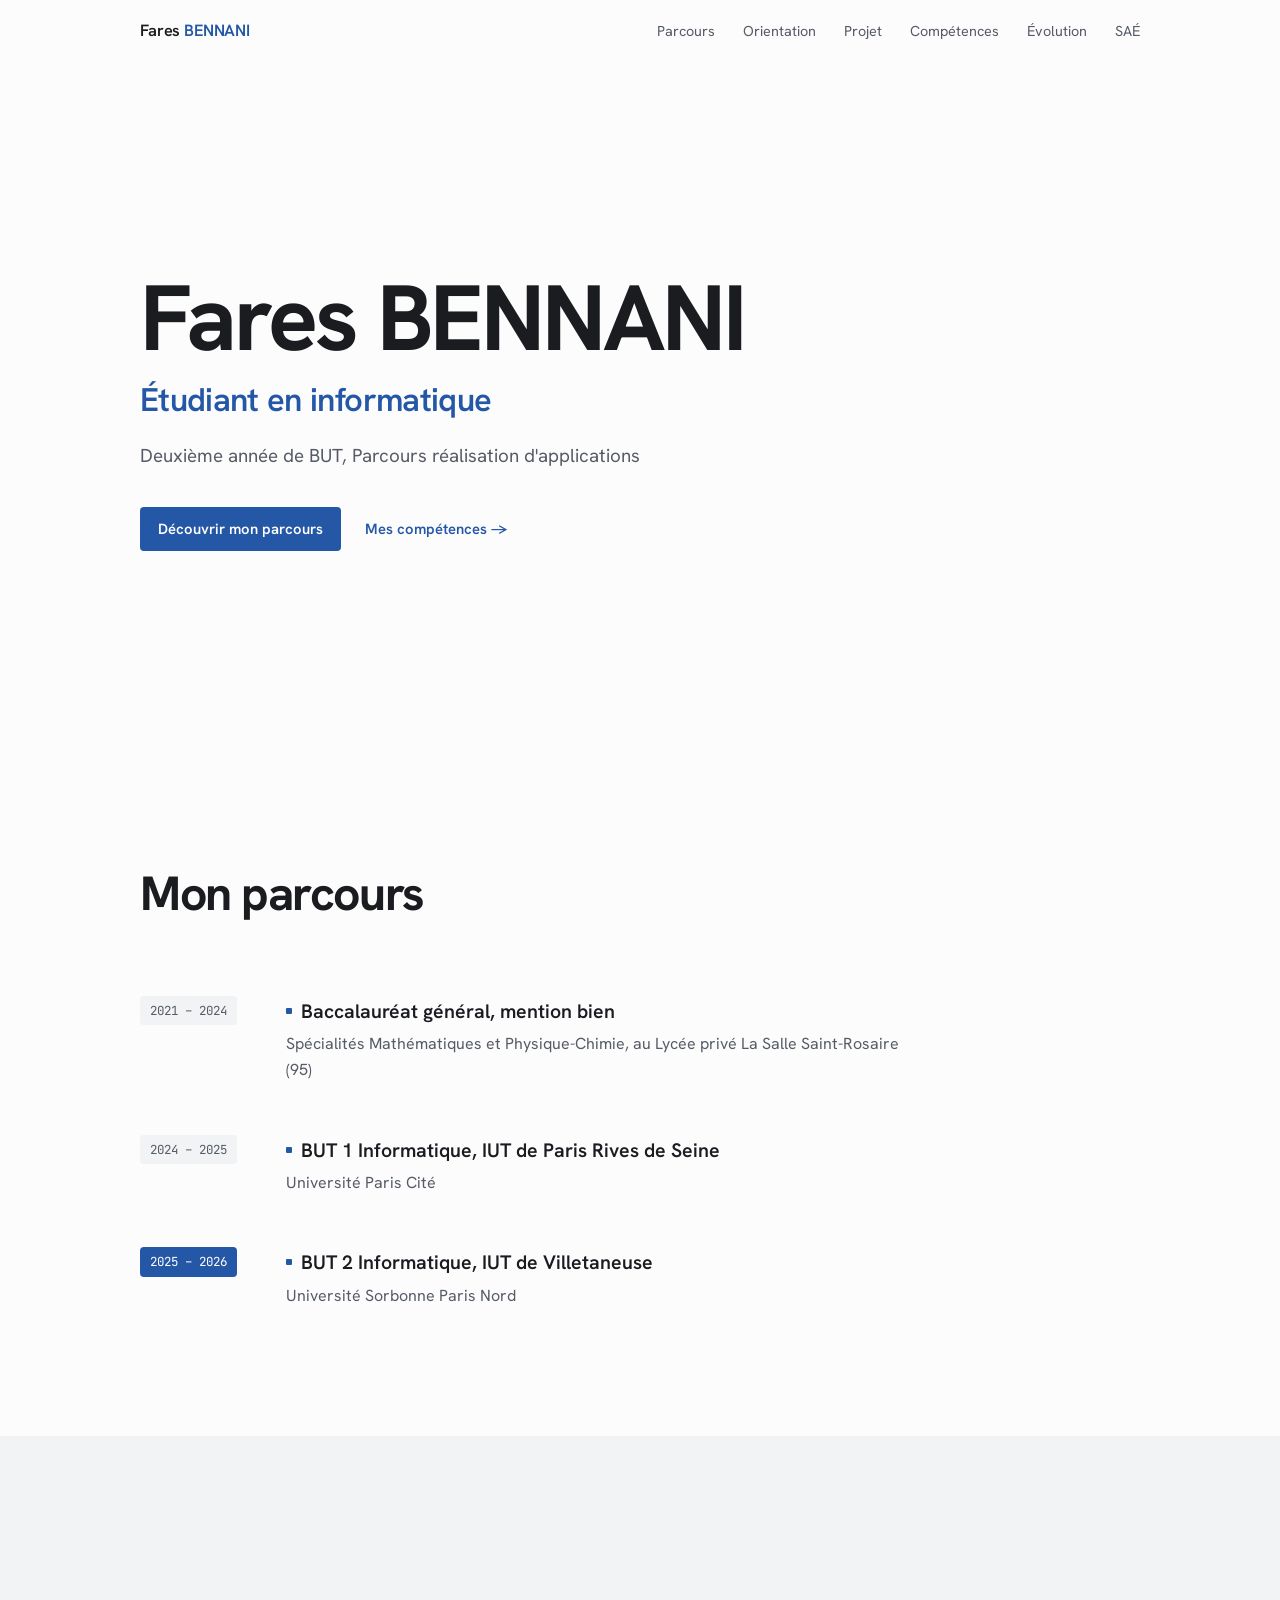
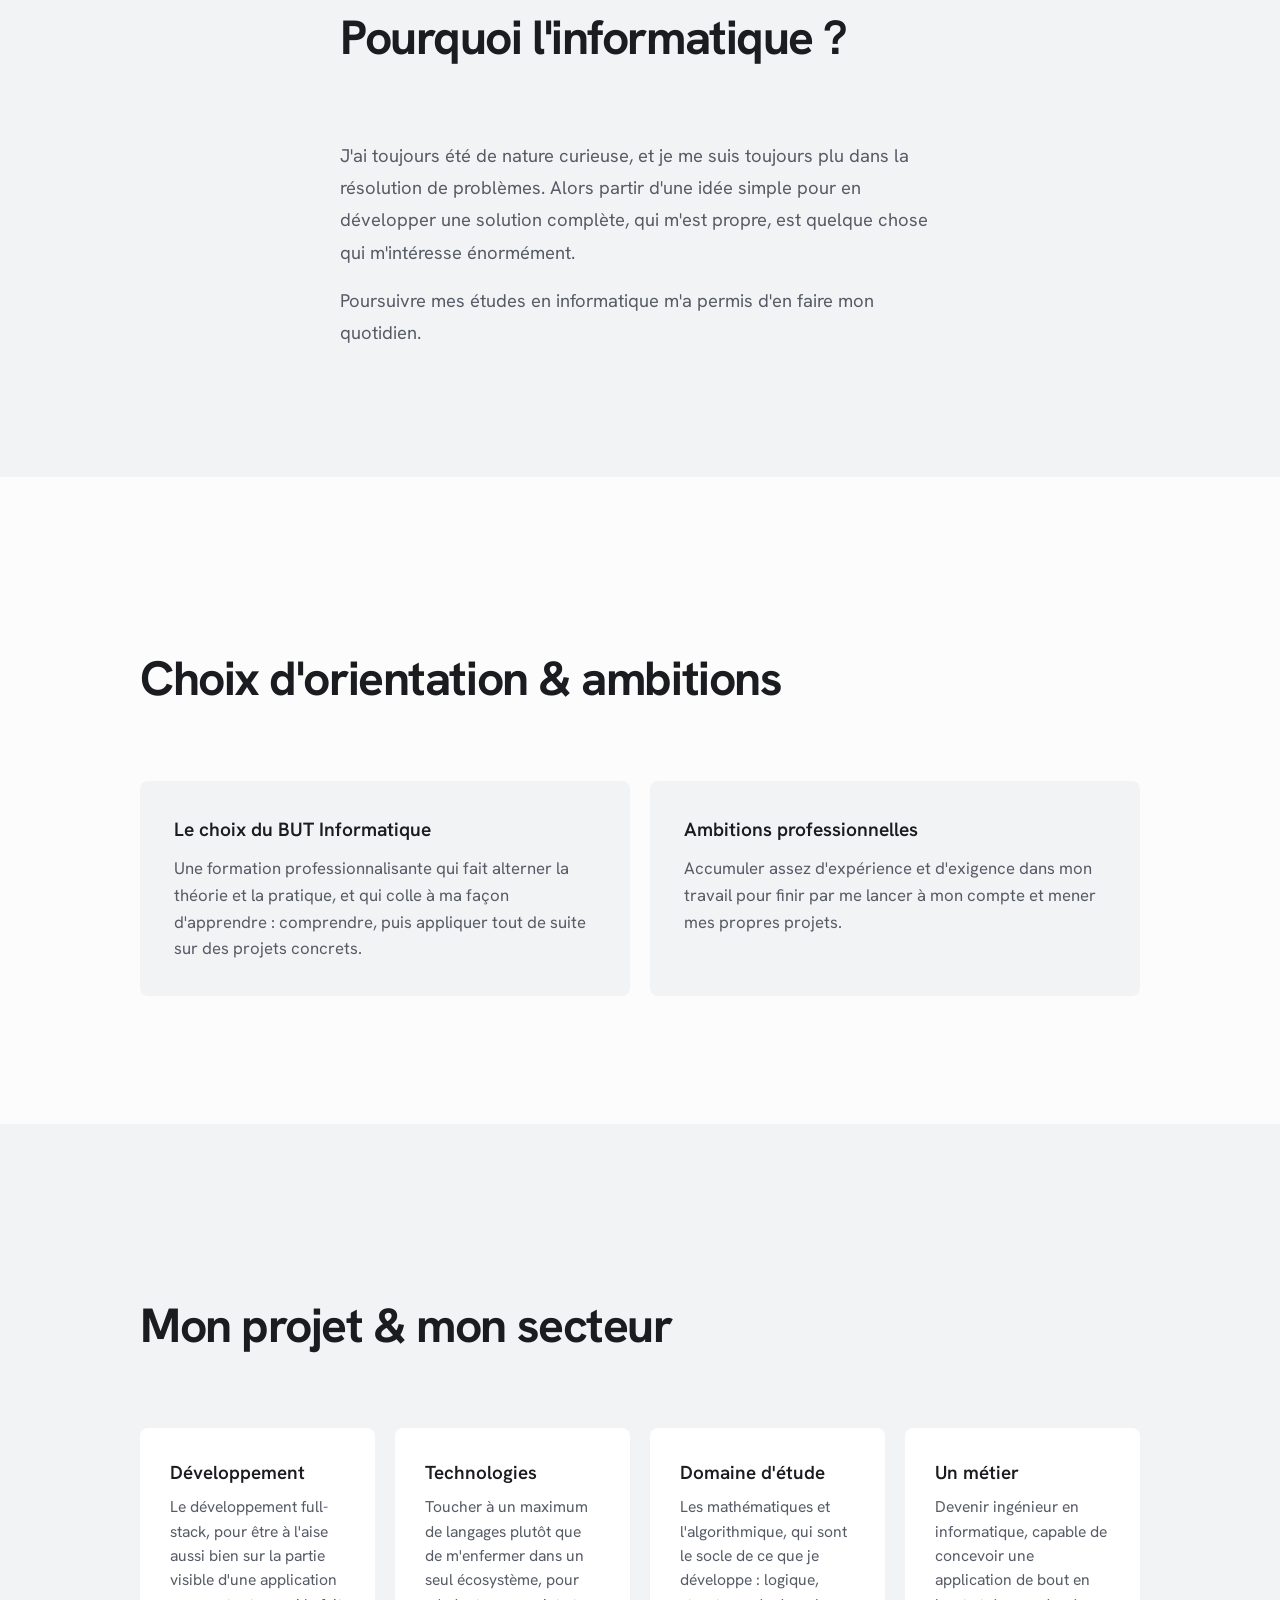
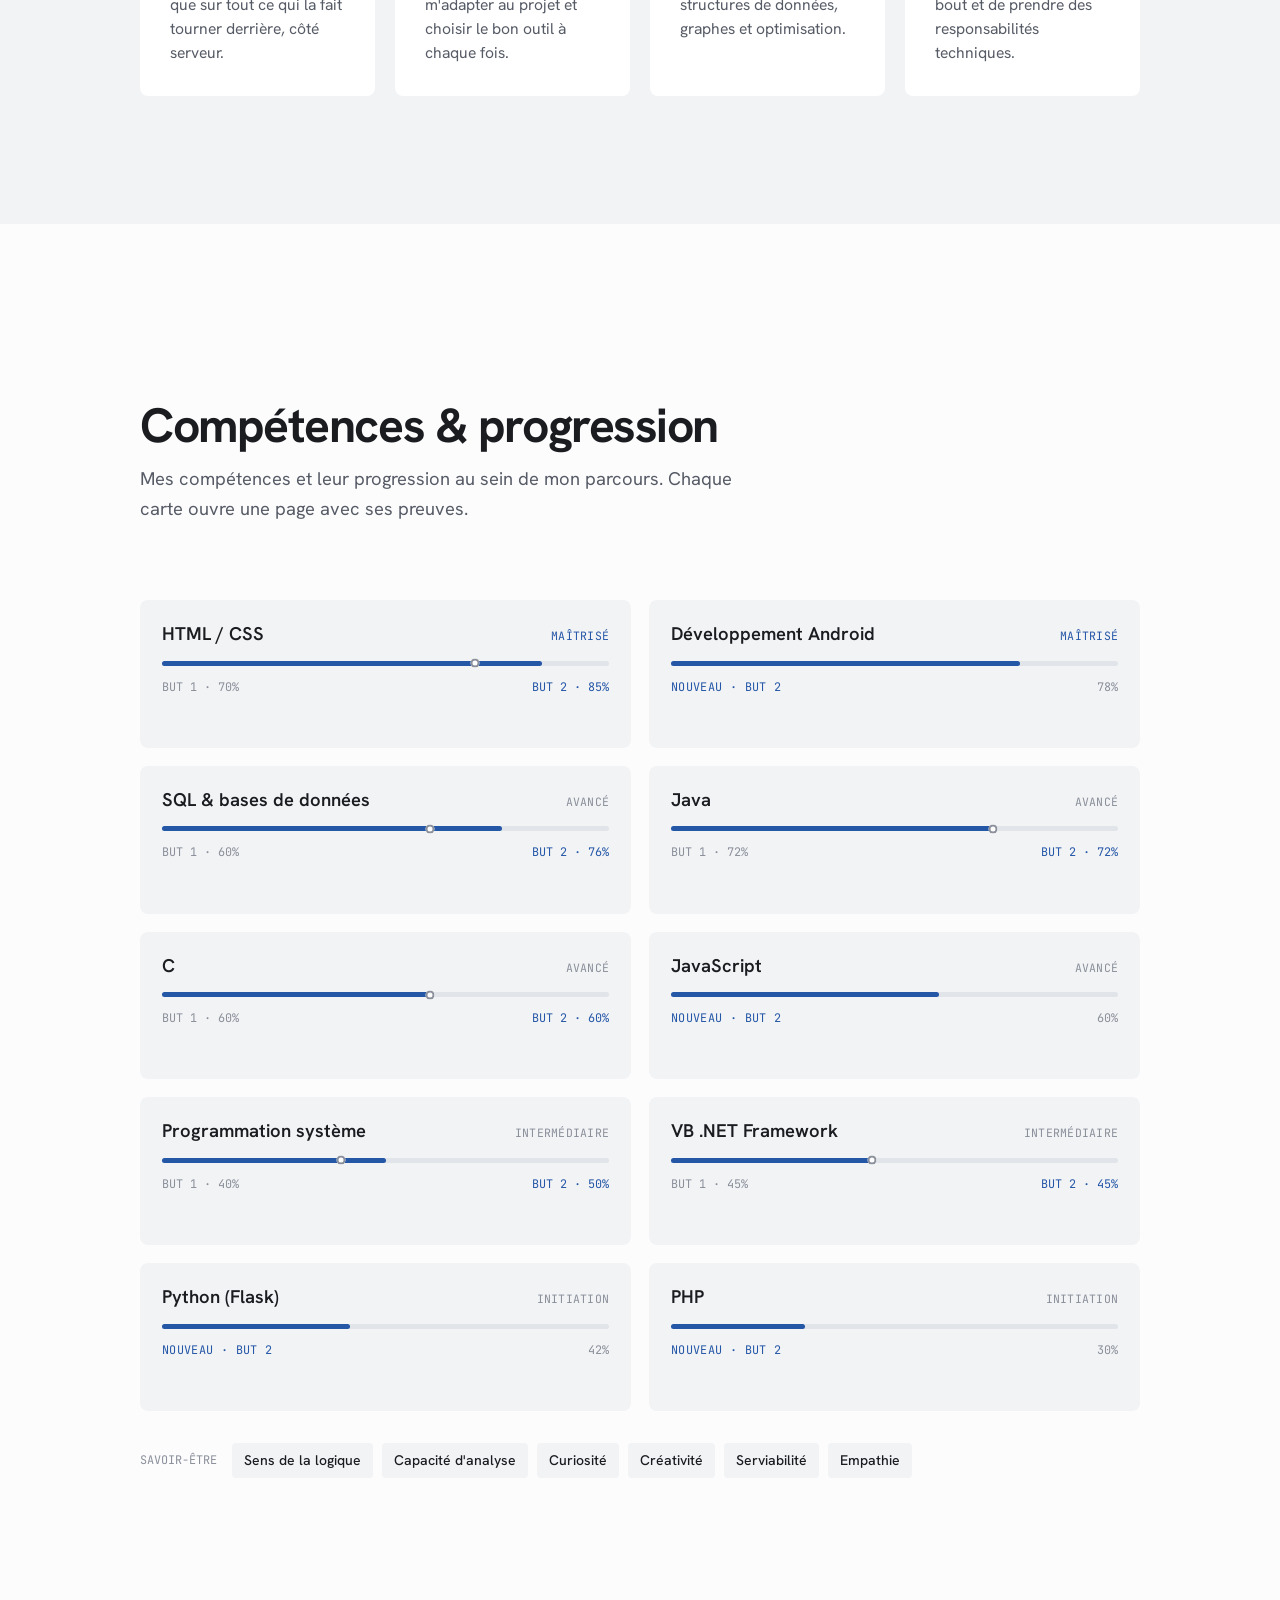
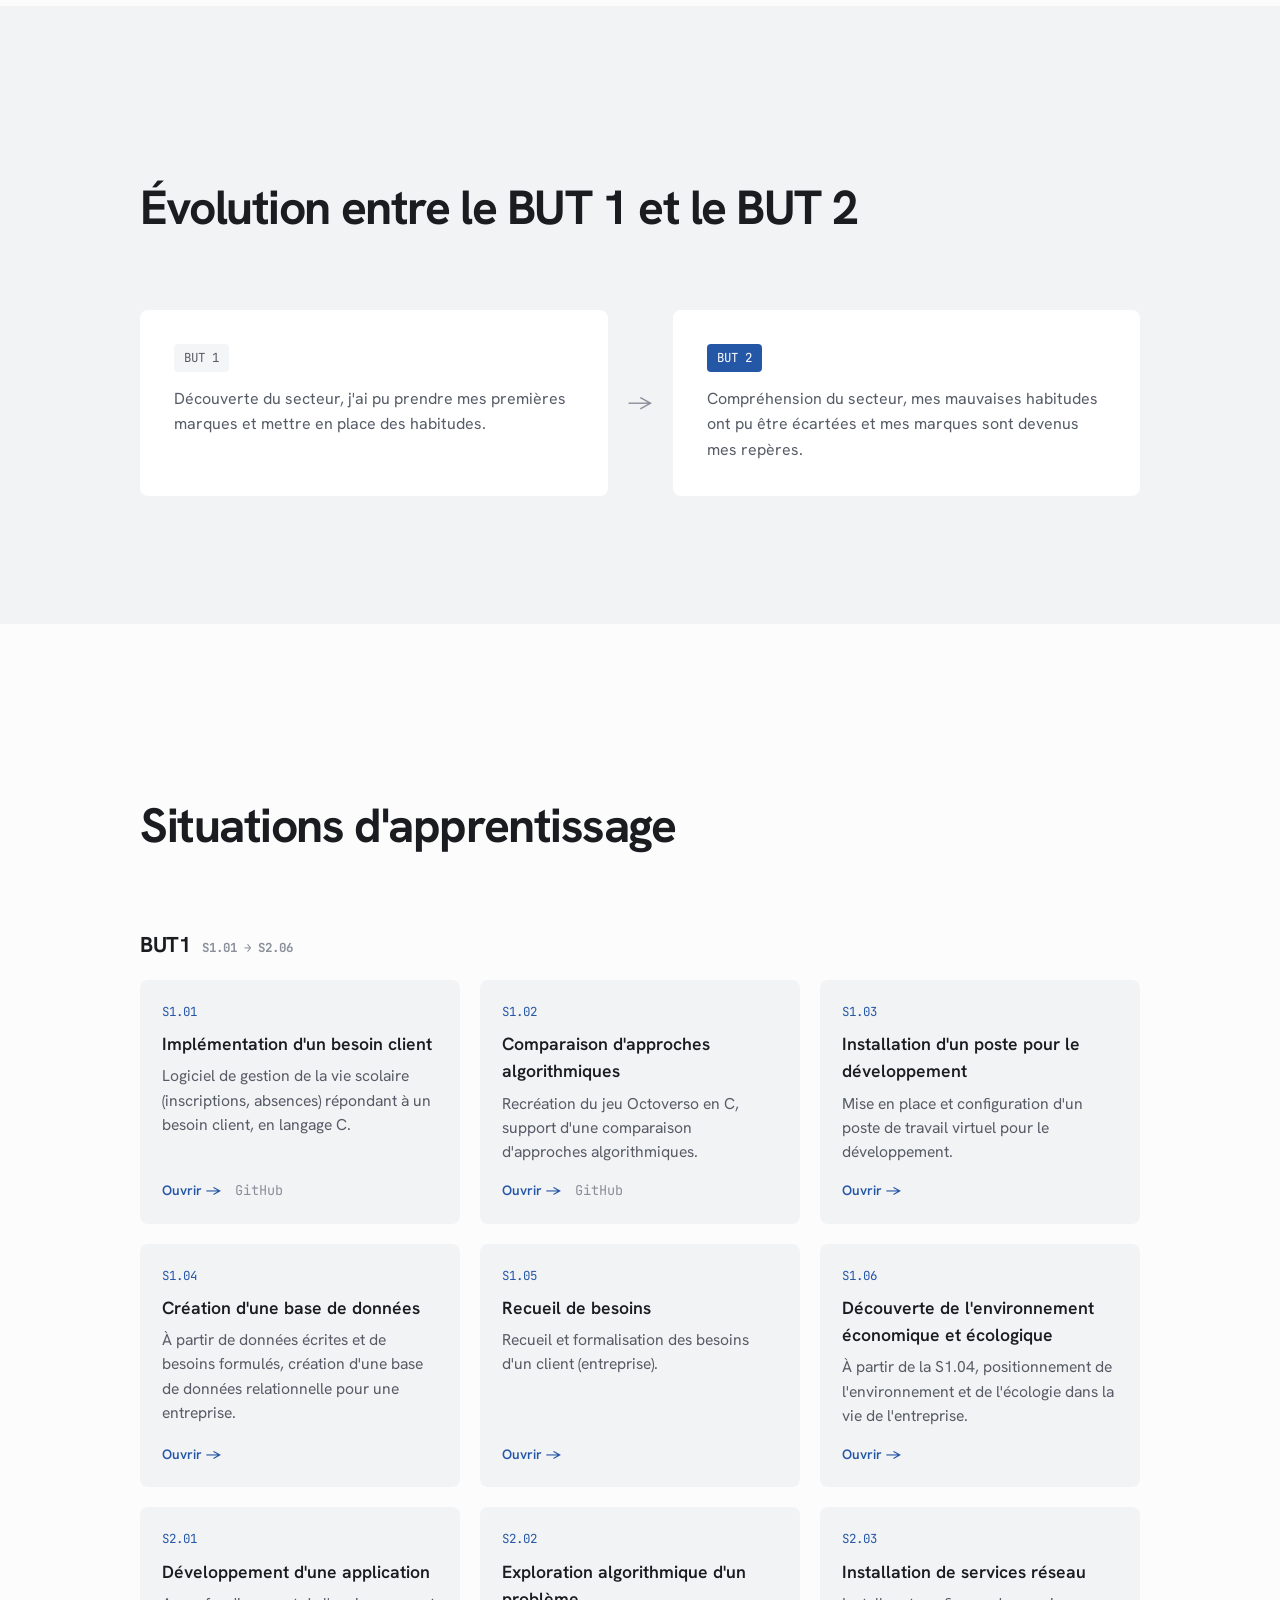
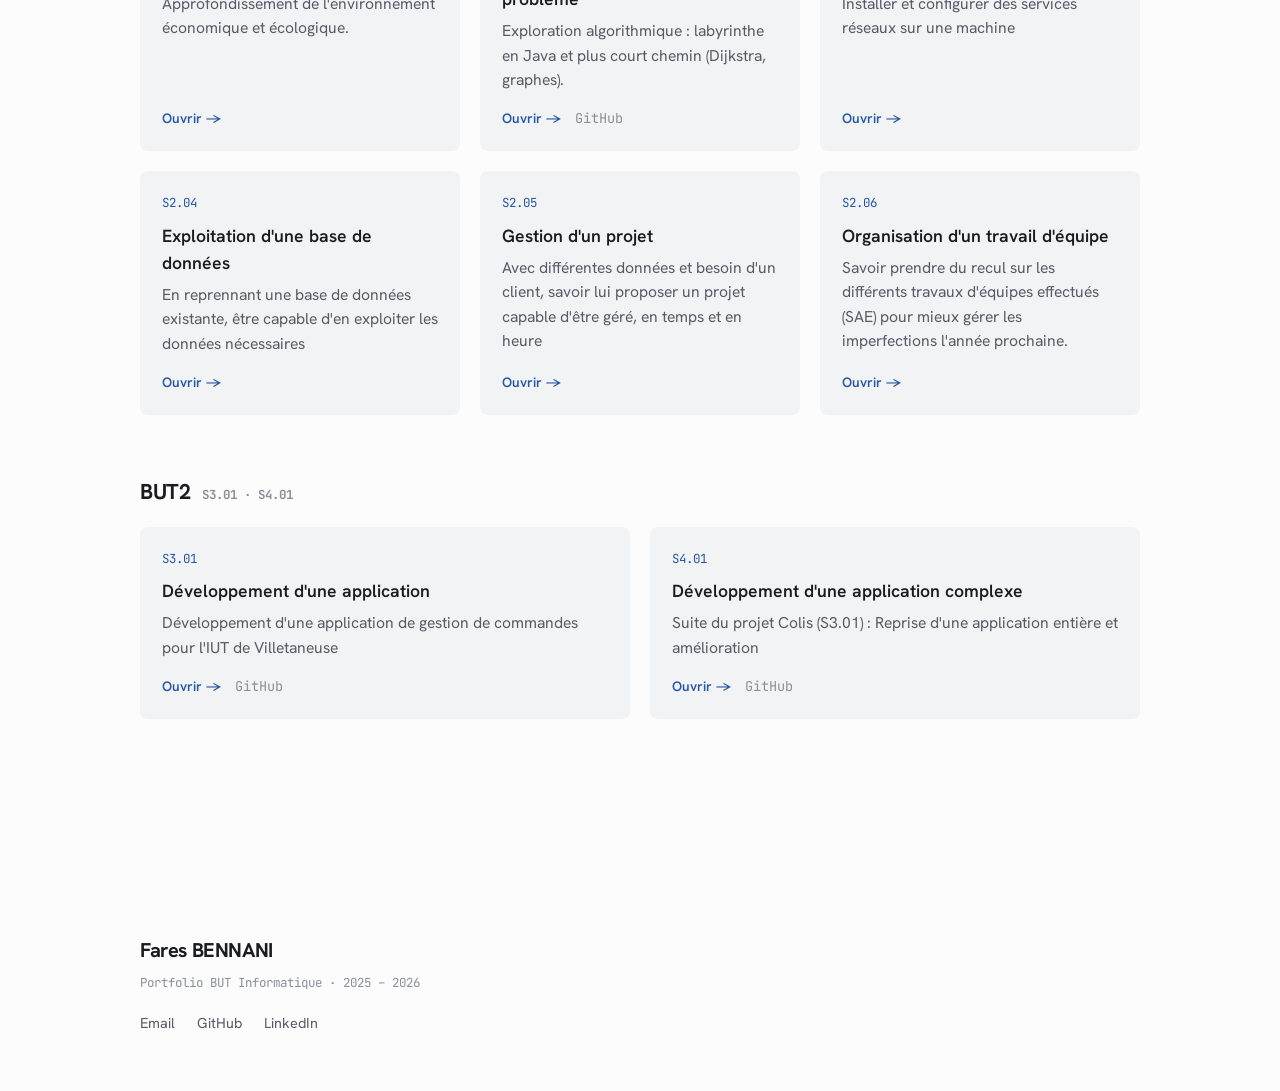
==== index.html @ 4e6d329b "gros chantier" ====
<!DOCTYPE html>
<html lang="fr">
<head>
  <meta charset="UTF-8" />
  <meta name="viewport" content="width=device-width, initial-scale=1.0" />
  <title>Fares BENNANI </title>
  <meta name="description" content="Portfolio de Fares BENNANI, étudiant en BUT Informatique : parcours, projets, compétences et SAÉ." />
  <link rel="preconnect" href="https://fonts.googleapis.com" />
  <link rel="preconnect" href="https://fonts.gstatic.com" crossorigin />
  <link href="https://fonts.googleapis.com/css2?family=Hanken+Grotesk:wght@400;500;600;700&family=JetBrains+Mono:wght@400;500&display=swap" rel="stylesheet" />
  <link rel="stylesheet" href="css/style.css" />
</head>
<body data-page="home">
  <header class="nav" id="navRoot"></header>
  <main id="main"></main>
  <footer class="footer" id="footerRoot"></footer>
  <script src="js/data.js"></script>
  <script src="js/app.js"></script>
</body>
</html>
---- css/style.css ----
/* ============================================================
   Portfolio — Fares BENNANI
   Thème clair, professionnel, minimaliste. Nuances de gris +
   un accent bleu sobre, rationné. Coins nets, interactions
   discrètes (aucun néon). Typo Hanken Grotesk + JetBrains Mono.
   Pas de filets : structure par bandes et contraste de surface.
   ============================================================ */

:root {
  /* Surfaces */
  --bg:        #fcfcfd;
  --bg-2:      #f2f3f5;   /* bande grise */
  --surface:   #f2f3f5;   /* cartes sur bande blanche */
  --surface-2: #e8eaed;   /* survol */

  /* Encre */
  --ink:      #1a1c20;
  --ink-soft: #565b66;
  --meta:     #8a8f9a;

  /* Accent (rationné) */
  --accent:       #2557a7;
  --accent-deep:  #1d4380;
  --accent-soft:  rgba(37, 87, 167, 0.10);
  --accent-faint: rgba(37, 87, 167, 0.06);

  /* Jauges */
  --track: #e1e4e9;

  /* Rayons — nets */
  --r-sm: 4px;
  --r-md: 6px;
  --r-lg: 8px;

  /* Rythme */
  --maxw:        1080px;
  --maxw-narrow: 680px;
  --gutter:      clamp(20px, 5vw, 40px);
  --pad-top:     clamp(104px, 14vw, 176px);
  --pad-bottom:  clamp(76px, 10vw, 140px);
  --gap-payload: clamp(44px, 6vw, 76px);

  /* Type */
  --font-display: 'Hanken Grotesk', -apple-system, BlinkMacSystemFont, 'Segoe UI', sans-serif;
  --font-text:    'Hanken Grotesk', -apple-system, BlinkMacSystemFont, 'Segoe UI', sans-serif;
  --font-mono:    'JetBrains Mono', ui-monospace, 'SF Mono', Menlo, monospace;

  --ease: cubic-bezier(0.4, 0, 0.2, 1);
}

* { margin: 0; padding: 0; box-sizing: border-box; }
html { scroll-behavior: smooth; }
body {
  font-family: var(--font-text);
  color: var(--ink);
  background: var(--bg);
  line-height: 1.55;
  -webkit-font-smoothing: antialiased;
  text-rendering: optimizeLegibility;
}
a { color: inherit; text-decoration: none; }
::selection { background: var(--accent-soft); }
:focus-visible { outline: 2px solid var(--accent); outline-offset: 3px; border-radius: var(--r-sm); }

/* ---------- Layout ---------- */
.container { width: 100%; max-width: var(--maxw); margin: 0 auto; padding: 0 var(--gutter); }
.container--narrow { max-width: var(--maxw-narrow); }
.section {
  padding: var(--pad-top) 0 var(--pad-bottom);
  background: var(--bg);
  --surface: #f2f3f5;
  --surface-2: #e8eaed;
}
.section--alt { background: var(--bg-2); --surface: #ffffff; --surface-2: #f4f5f7; }

/* ---------- Reveal ---------- */
.reveal { opacity: 0; transform: translateY(8px); transition: opacity .5s var(--ease), transform .5s var(--ease); }
.reveal.is-visible { opacity: 1; transform: none; }
@media (prefers-reduced-motion: reduce) {
  html { scroll-behavior: auto; }
  .reveal { opacity: 1; transform: none; transition: none; }
  * { transition-duration: .001ms !important; animation-duration: .001ms !important; }
}

/* ============ NAV ============ */
.nav {
  position: sticky; top: 0; z-index: 50;
  background: rgba(252, 252, 253, 0.82);
  backdrop-filter: saturate(160%) blur(16px);
  -webkit-backdrop-filter: saturate(160%) blur(16px);
}
.nav__inner {
  max-width: var(--maxw); margin: 0 auto; padding: 0 var(--gutter);
  height: 62px; display: flex; align-items: center; justify-content: space-between;
}
.nav__brand { font-family: var(--font-display); font-weight: 600; font-size: 1.02rem; letter-spacing: -0.01em; }
.nav__brand b { color: var(--accent); font-weight: 600; }
.nav__links { display: flex; gap: 28px; }
.nav__links a { position: relative; font-size: .9rem; color: var(--ink-soft); transition: color .2s var(--ease); }
.nav__links a::before {
  content: ""; position: absolute; left: -10px; top: 50%; width: 4px; height: 4px;
  border-radius: 1px; background: var(--accent); transform: translateY(-50%);
  opacity: 0; transition: opacity .18s var(--ease);
}
.nav__links a:hover { color: var(--ink); }
.nav__links a.is-active { color: var(--ink); }
.nav__links a.is-active::before { opacity: 1; }
.nav__toggle { display: none; flex-direction: column; gap: 5px; background: none; border: none; cursor: pointer; padding: 6px; }
.nav__toggle span { width: 22px; height: 1.5px; background: var(--ink); transition: transform .25s var(--ease), opacity .25s var(--ease); }
.nav__toggle.is-open span:nth-child(1) { transform: translateY(3.25px) rotate(45deg); }
.nav__toggle.is-open span:nth-child(2) { transform: translateY(-3.25px) rotate(-45deg); }

/* ============ HERO ============ */
.hero { padding: clamp(124px, 17vw, 210px) 0 clamp(84px, 11vw, 148px); }
.hero__eyebrow { font-family: var(--font-mono); font-size: .8rem; letter-spacing: .02em; color: var(--accent); margin-bottom: 22px; }
.hero__title { font-family: var(--font-display); font-weight: 700; font-size: clamp(3rem, 8vw, 5.8rem); line-height: 1; letter-spacing: -0.035em; }
.hero__accroche { font-family: var(--font-display); font-weight: 600; font-size: clamp(1.35rem, 3.4vw, 2.05rem); line-height: 1.15; letter-spacing: -0.02em; color: var(--accent); margin-top: 16px; }
.hero__lede { max-width: 56ch; margin-top: 22px; font-size: 1.175rem; line-height: 1.6; color: var(--ink-soft); }
.hero__actions { display: flex; gap: 12px; align-items: center; flex-wrap: wrap; margin-top: 36px; }

/* ============ BOUTONS (discrets, coins nets) ============ */
.btn { display: inline-flex; align-items: center; gap: 7px; padding: 11px 18px; border-radius: var(--r-sm); font-size: .925rem; font-weight: 600; transition: background .18s var(--ease), color .18s var(--ease); }
.btn--primary { background: var(--accent); color: #fff; }
.btn--primary:hover { background: var(--accent-deep); }
.btn--ghost { color: var(--accent); padding: 11px 12px; }
.btn--ghost:hover { background: var(--accent-soft); }

/* ============ EN-TÊTE DE SECTION ============ */
.section__head { margin-bottom: var(--gap-payload); }
.section__title { font-family: var(--font-display); font-weight: 700; font-size: clamp(1.9rem, 4.4vw, 3rem); line-height: 1.08; letter-spacing: -0.03em; }
.section__intro { max-width: 620px; margin-top: 14px; font-size: 1.15rem; line-height: 1.6; color: var(--ink-soft); }

/* Prose */
.prose { font-size: 1.15rem; line-height: 1.75; color: var(--ink-soft); }
.prose strong { color: var(--ink); font-weight: 600; }
.prose + .prose { margin-top: 16px; }

/* ============ GRILLES & CARTES ============ */
.grid { display: grid; grid-template-columns: repeat(auto-fit, minmax(260px, 1fr)); gap: clamp(14px, 2vw, 20px); }
.card { background: var(--surface); border-radius: var(--r-lg); padding: clamp(24px, 2.8vw, 34px); }
.card__title { font-family: var(--font-display); font-size: 1.2rem; font-weight: 600; margin-bottom: 10px; }
.card p { color: var(--ink-soft); font-size: 1.05rem; line-height: 1.6; }

/* Projet — axes */
.features { display: grid; grid-template-columns: repeat(auto-fit, minmax(220px, 1fr)); gap: clamp(14px, 2vw, 20px); }
.feature { background: var(--surface); border-radius: var(--r-lg); padding: clamp(22px, 2.4vw, 30px); }
.feature__title { font-family: var(--font-display); font-size: 1.18rem; font-weight: 600; margin-bottom: 8px; }
.feature p { color: var(--ink-soft); font-size: .98rem; line-height: 1.55; }

/* ============ TIMELINE ============ */
.timeline { display: flex; flex-direction: column; gap: clamp(34px, 5vw, 52px); }
.timeline__item { display: grid; grid-template-columns: minmax(110px, auto) 1fr; gap: clamp(16px, 3vw, 36px); align-items: start; }
.timeline__year { justify-self: start; font-family: var(--font-mono); font-size: .78rem; color: var(--ink-soft); background: var(--surface); padding: 5px 10px; border-radius: var(--r-sm); white-space: nowrap; }
.timeline__year--now { background: var(--accent); color: #fff; }
.timeline__body h3 { display: flex; align-items: center; gap: 9px; font-family: var(--font-display); font-weight: 600; font-size: 1.22rem; margin-bottom: 5px; }
.timeline__body h3::before { content: ""; flex: none; width: 6px; height: 6px; border-radius: 1px; background: var(--accent); }
.timeline__body p { color: var(--ink-soft); max-width: 620px; line-height: 1.6; }

/* ============ ÉVOLUTION ============ */
.evolution { display: grid; grid-template-columns: 1fr auto 1fr; gap: 20px; align-items: stretch; }
.evolution__col { background: var(--surface); border-radius: var(--r-lg); padding: clamp(24px, 2.8vw, 34px); }
.evolution__tag { display: inline-block; font-family: var(--font-mono); font-size: .78rem; color: var(--ink-soft); background: var(--surface-2); padding: 4px 10px; border-radius: var(--r-sm); margin-bottom: 14px; }
.evolution__tag--now { background: var(--accent); color: #fff; }
.evolution__col p { color: var(--ink-soft); line-height: 1.6; }
.evolution__arrow { align-self: center; font-size: 1.4rem; color: var(--meta); }

/* ============ COMPÉTENCES ============ */
.skills { display: grid; grid-template-columns: repeat(2, 1fr); gap: clamp(12px, 1.6vw, 18px); }
.skill { display: flex; flex-direction: column; gap: 12px; text-align: left; background: var(--surface); border: none; border-radius: var(--r-lg); padding: 20px 22px; color: inherit; cursor: pointer; transition: background .18s var(--ease); }
.skill:hover { background: var(--surface-2); }
.skill__head { display: flex; align-items: baseline; justify-content: space-between; gap: 12px; }
.skill__name { font-family: var(--font-display); font-size: 1.15rem; font-weight: 600; }
.skill__level { font-family: var(--font-mono); font-size: .72rem; letter-spacing: .02em; text-transform: uppercase; color: var(--meta); }
.skill__level--master { color: var(--accent); }
.skill__track { position: relative; height: 5px; border-radius: 999px; background: var(--track); }
.skill__fill { position: absolute; inset: 0 auto 0 0; width: var(--now); border-radius: 999px; background: var(--accent); transform-origin: left; transform: scaleX(0); transition: transform .7s var(--ease); }
.reveal.is-visible .skill__fill, .skill.is-visible .skill__fill { transform: scaleX(1); }
.skill__before { position: absolute; top: 50%; left: var(--before); width: 9px; height: 9px; border-radius: 50%; background: var(--bg); box-shadow: 0 0 0 2px var(--meta) inset; transform: translate(-50%, -50%); }
.skill__scale { display: flex; justify-content: space-between; gap: 8px; font-family: var(--font-mono); font-size: .74rem; color: var(--meta); }
.skill__pt--now { color: var(--accent); }
.skill__pt--new { color: var(--accent); text-transform: uppercase; letter-spacing: .03em; }
.skill__cue { font-size: .8rem; font-weight: 600; color: var(--accent); opacity: 0; transition: opacity .18s var(--ease); }
.skill:hover .skill__cue { opacity: 1; }

/* Savoir-être */
.softskills { display: flex; flex-wrap: wrap; align-items: center; gap: 9px; margin-top: 32px; }
.softskills__label { font-family: var(--font-mono); font-size: .74rem; text-transform: uppercase; color: var(--meta); margin-right: 6px; }
.chip { display: inline-block; font-size: .875rem; font-weight: 500; color: var(--ink); background: var(--surface); border-radius: var(--r-sm); padding: 7px 12px; transition: background .18s var(--ease), color .18s var(--ease); }
a.chip:hover { background: var(--accent-soft); color: var(--accent); }

/* ============ SAÉ ============ */
.sae-group + .sae-group { margin-top: clamp(34px, 5vw, 60px); }
.sae-group__title { display: flex; align-items: baseline; gap: 12px; margin-bottom: 18px; }
.sae-group__name { font-family: var(--font-display); font-size: 1.35rem; font-weight: 700; letter-spacing: -0.02em; }
.sae-group__range { font-family: var(--font-mono); font-size: .78rem; color: var(--meta); }
.sae-card { display: flex; flex-direction: column; background: var(--surface); border-radius: var(--r-lg); padding: 22px; transition: background .18s var(--ease); }
.sae-card:hover { background: var(--surface-2); }
.sae-card__id { font-family: var(--font-mono); font-size: .78rem; color: var(--accent); }
.sae-card__title { font-family: var(--font-display); font-size: 1.1rem; font-weight: 600; margin: 9px 0 7px; }
.sae-card__desc { color: var(--ink-soft); font-size: .98rem; line-height: 1.55; flex: 1; }
.sae-card__more { margin-top: 16px; display: flex; gap: 14px; font-size: .85rem; font-weight: 600; color: var(--accent); }
.sae-card__more .mono { font-family: var(--font-mono); font-weight: 400; color: var(--meta); }

/* ============ PAGES DÉTAIL ============ */
.detail__hero { padding: clamp(48px, 7vw, 88px) 0 clamp(34px, 5vw, 52px); background: var(--bg-2); --surface: #ffffff; }
.detail__back { display: inline-block; font-size: .875rem; font-weight: 600; color: var(--accent); margin-bottom: 24px; }
.detail__meta { font-family: var(--font-mono); font-size: .78rem; color: var(--meta); }
.detail__meta .is-master { color: var(--accent); }
.detail__title { font-family: var(--font-display); font-weight: 700; font-size: clamp(2.1rem, 5vw, 3.4rem); line-height: 1.05; letter-spacing: -0.035em; margin-top: 10px; }
.detail__tagline { font-size: 1.18rem; color: var(--ink-soft); margin-top: 12px; max-width: 640px; }
.detail__tags { display: flex; flex-wrap: wrap; gap: 9px; margin-top: 22px; }
.detail__actions { display: flex; flex-wrap: wrap; gap: 12px; margin-top: 26px; }
.detail h2 { font-family: var(--font-display); font-size: 1.4rem; font-weight: 700; letter-spacing: -0.02em; margin: 40px 0 12px; }
.detail h2:first-child { margin-top: 0; }
.detail .prose { color: var(--ink-soft); }
.points { margin: 0; padding-left: 20px; color: var(--ink-soft); }
.points li { font-size: 1.05rem; line-height: 1.6; margin-bottom: 7px; }
.projet__img { width: 100%; border-radius: var(--r-md); margin: 8px 0 24px; display: block; }
.projet__img-placeholder { width: 100%; min-height: 220px; background: var(--surface-2); border-radius: var(--r-md); display: flex; align-items: center; justify-content: center; color: var(--meta); font-family: var(--mono); font-size: 0.85rem; margin: 8px 0 24px; }
.chip--solid { background: var(--accent); color: #fff; }
.chip--mono { font-family: var(--font-mono); font-size: .8rem; }

/* Preuve (callout sans titre) */
.proofnote { position: relative; background: var(--accent-faint); border-radius: var(--r-md); padding: 15px 17px 15px 32px; margin-bottom: 8px; color: var(--ink); font-size: 1.05rem; line-height: 1.6; }
.proofnote::before { content: ""; position: absolute; left: 15px; top: 22px; width: 6px; height: 6px; border-radius: 1px; background: var(--accent); }

/* Extrait de code (clair) */
.codeblock { margin: 0; background: var(--bg-2); color: #20242c; border-radius: var(--r-md); padding: 18px 20px; overflow-x: auto; font-family: var(--font-mono); font-size: .82rem; line-height: 1.65; }
.codeblock code { font-family: inherit; white-space: pre; }

/* Réfs projets (page compétence) */
.reflist { display: grid; gap: 12px; }
.refcard { background: var(--surface); border-radius: var(--r-md); padding: 20px 22px; }
.refcard__title { font-family: var(--font-display); font-size: 1.1rem; font-weight: 600; }
.refcard__desc { color: var(--ink-soft); margin-top: 5px; line-height: 1.55; }
.refcard__actions { display: flex; flex-wrap: wrap; gap: 18px; margin-top: 13px; font-size: .875rem; font-weight: 600; }
.refcard__actions a { color: var(--accent); }

/* ============ FOOTER ============ */
.footer { padding: clamp(56px, 7vw, 88px) 0 56px; background: var(--bg); }
.footer__name { font-family: var(--font-display); font-weight: 700; font-size: 1.25rem; letter-spacing: -0.02em; }
.footer__meta { font-family: var(--font-mono); color: var(--meta); font-size: .78rem; margin: 7px 0 20px; }
.footer__links { display: flex; flex-wrap: wrap; gap: 22px; }
.footer__links a { font-size: .9rem; color: var(--ink-soft); transition: color .18s var(--ease); }
.footer__links a:hover { color: var(--accent); }

/* ============ RESPONSIVE ============ */
@media (max-width: 760px) {
  .nav__links {
    position: fixed; inset: 62px 0 auto 0; flex-direction: column; gap: 0;
    background: rgba(252, 252, 253, 0.98); backdrop-filter: blur(16px); -webkit-backdrop-filter: blur(16px);
    padding: 8px 0; transform: translateY(-130%); transition: transform .3s var(--ease);
  }
  .nav__links.is-open { transform: translateY(0); }
  .nav__links a { padding: 14px var(--gutter); }
  .nav__links a::before { display: none; }
  .nav__toggle { display: flex; }
  .skills { grid-template-columns: 1fr; }
  .evolution { grid-template-columns: 1fr; }
  .evolution__arrow { transform: rotate(90deg); justify-self: center; }
  .timeline__item { grid-template-columns: 1fr; gap: 12px; }
}
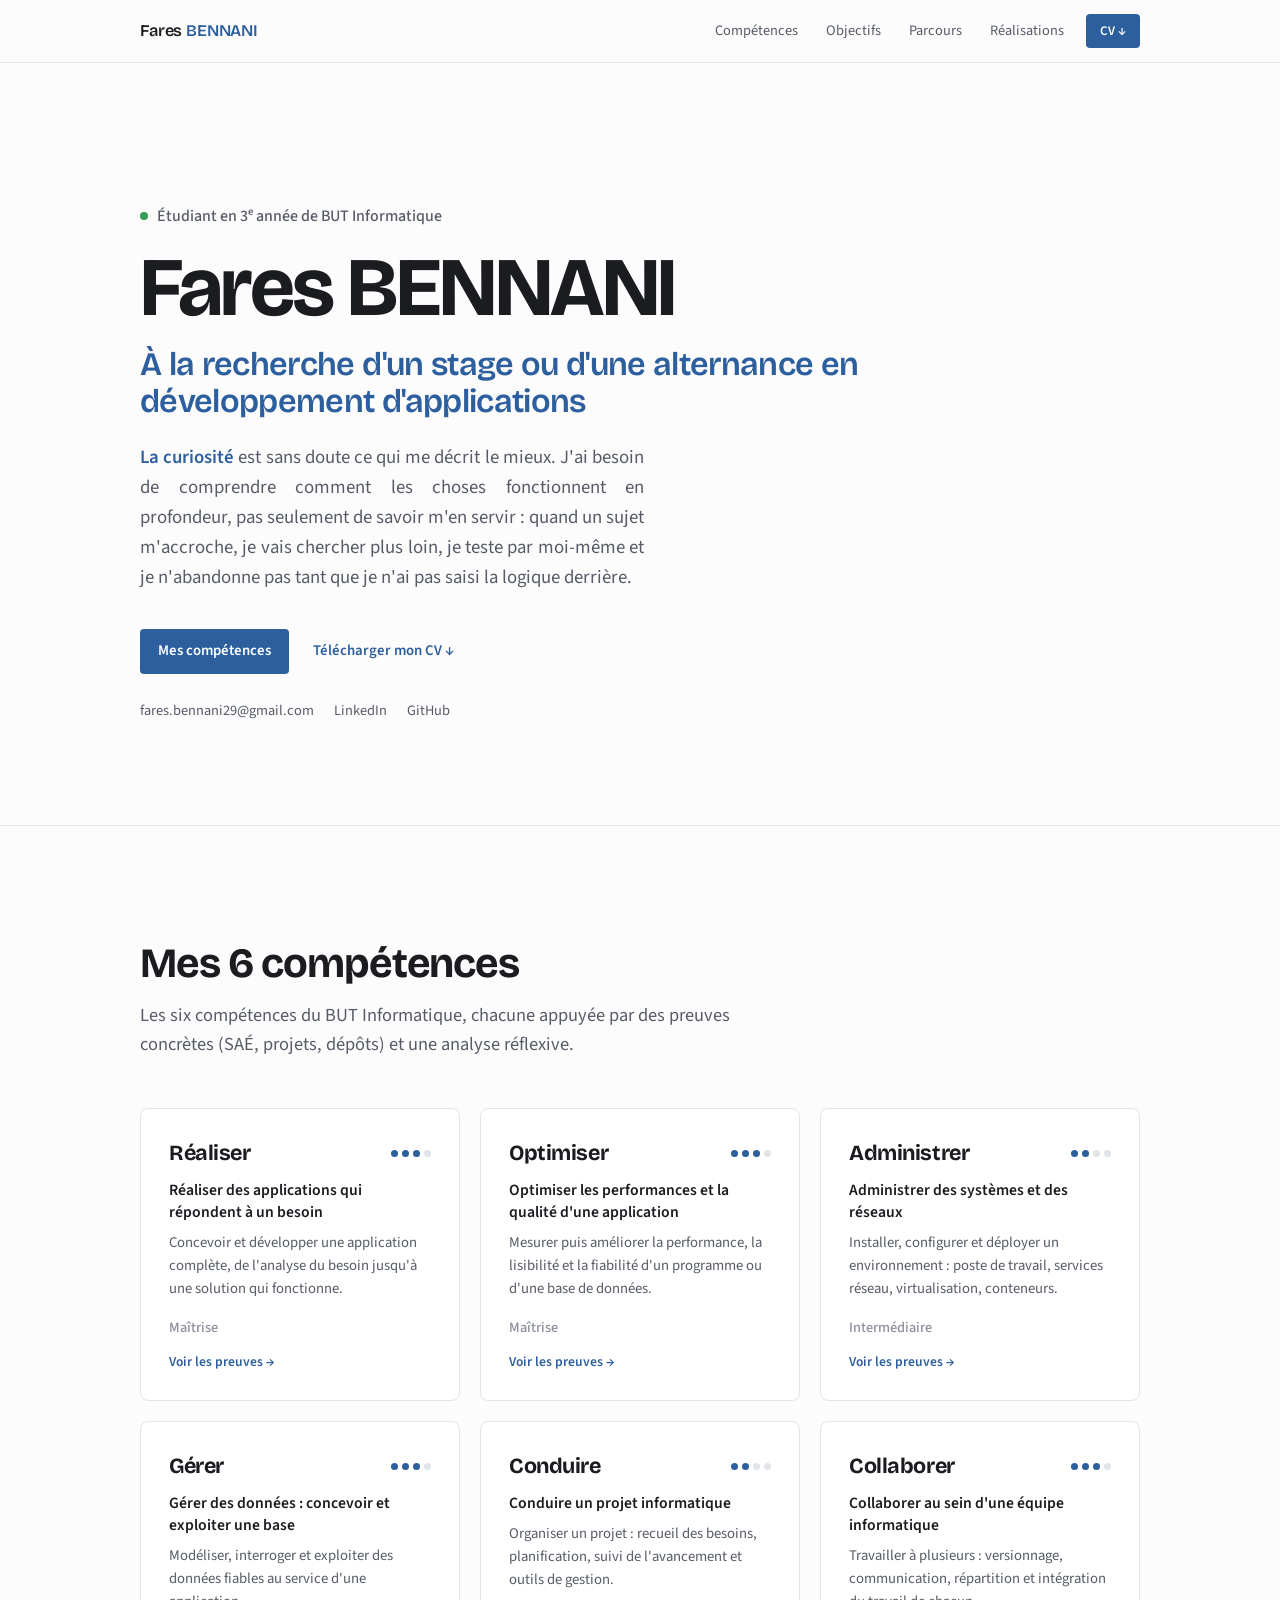
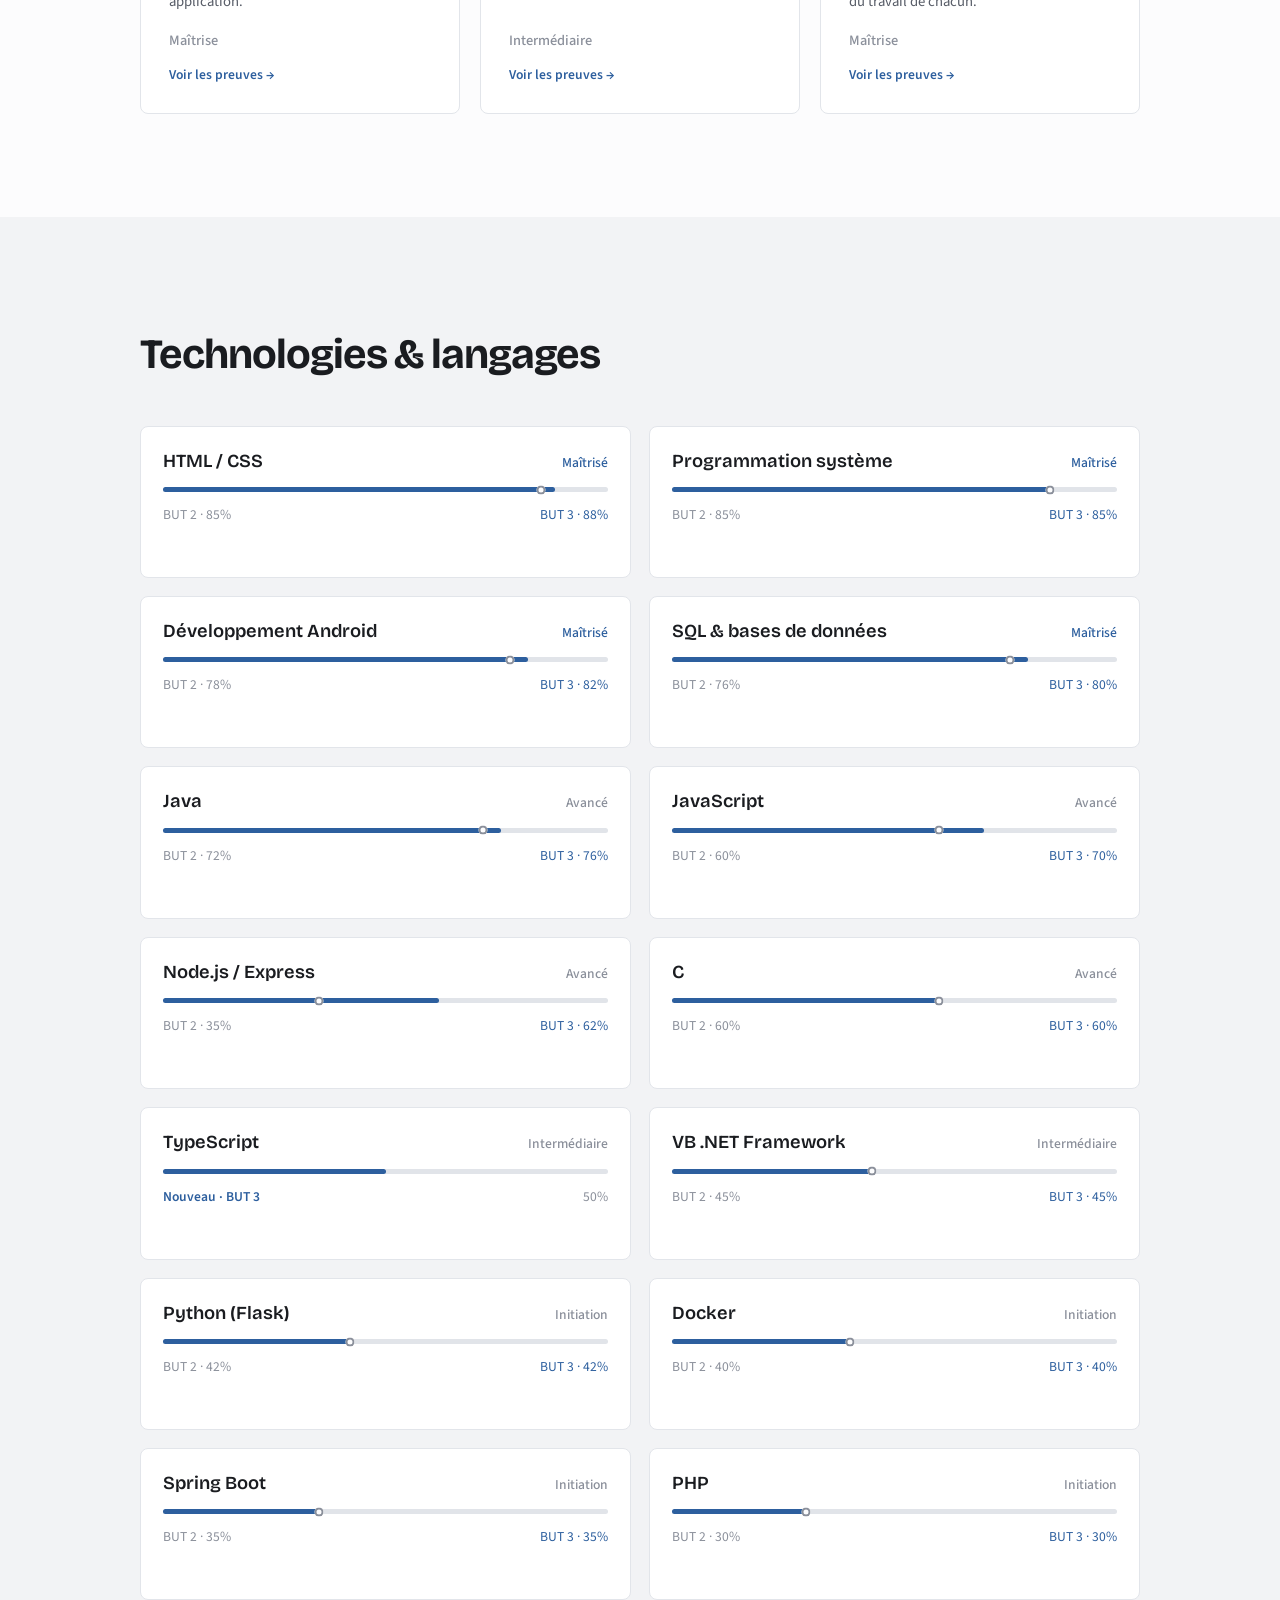
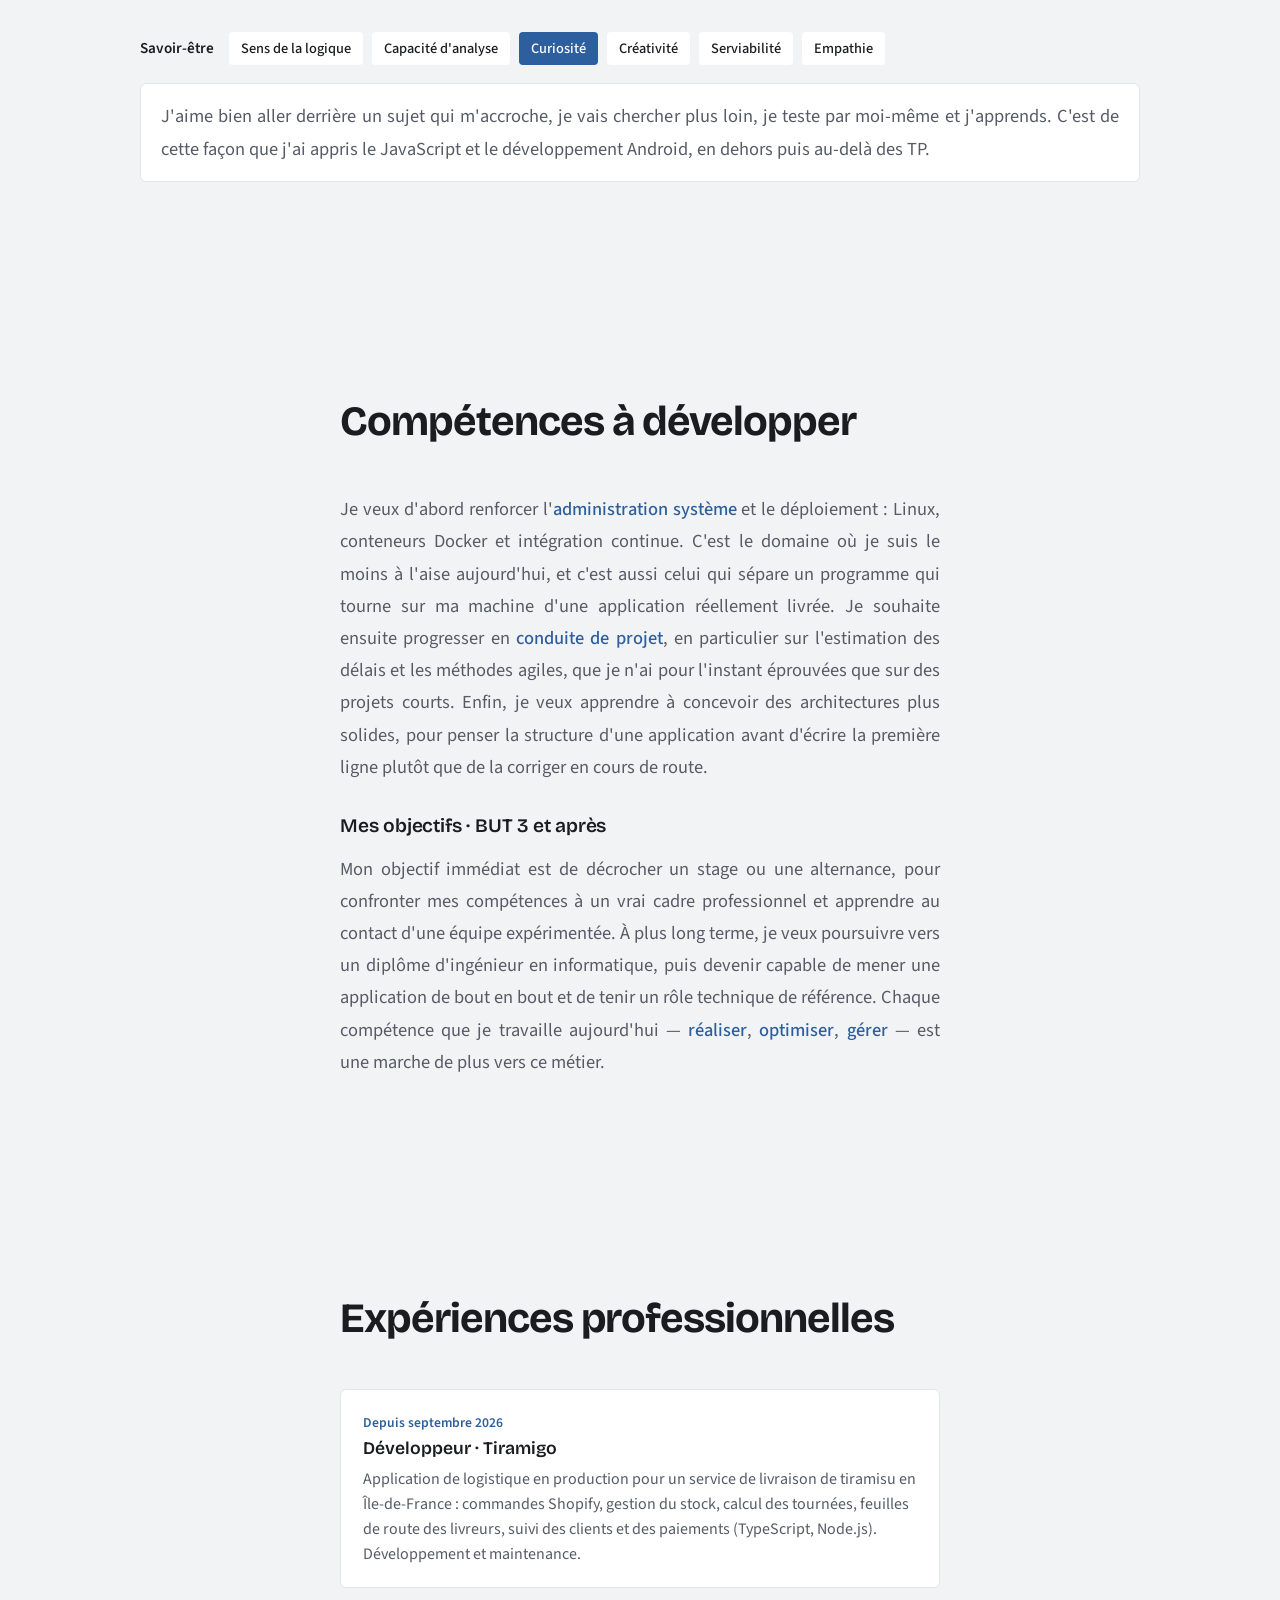
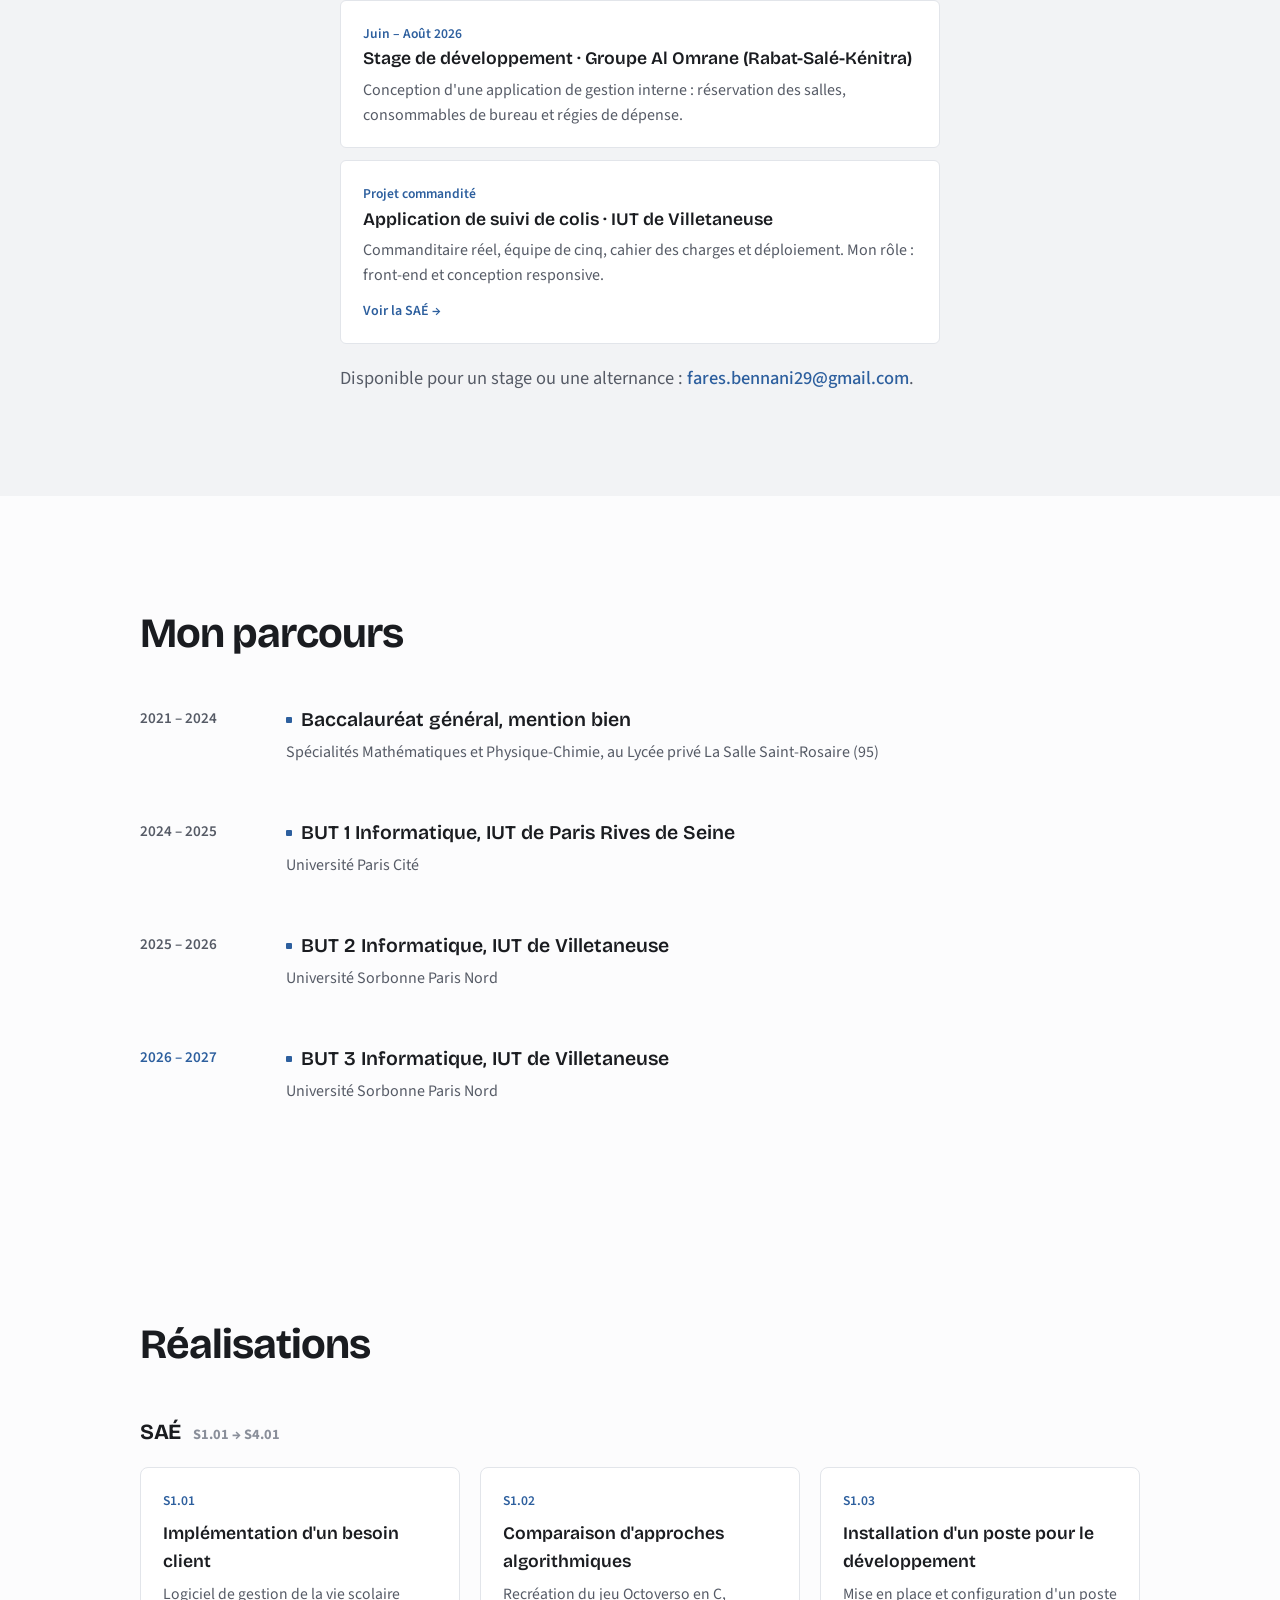
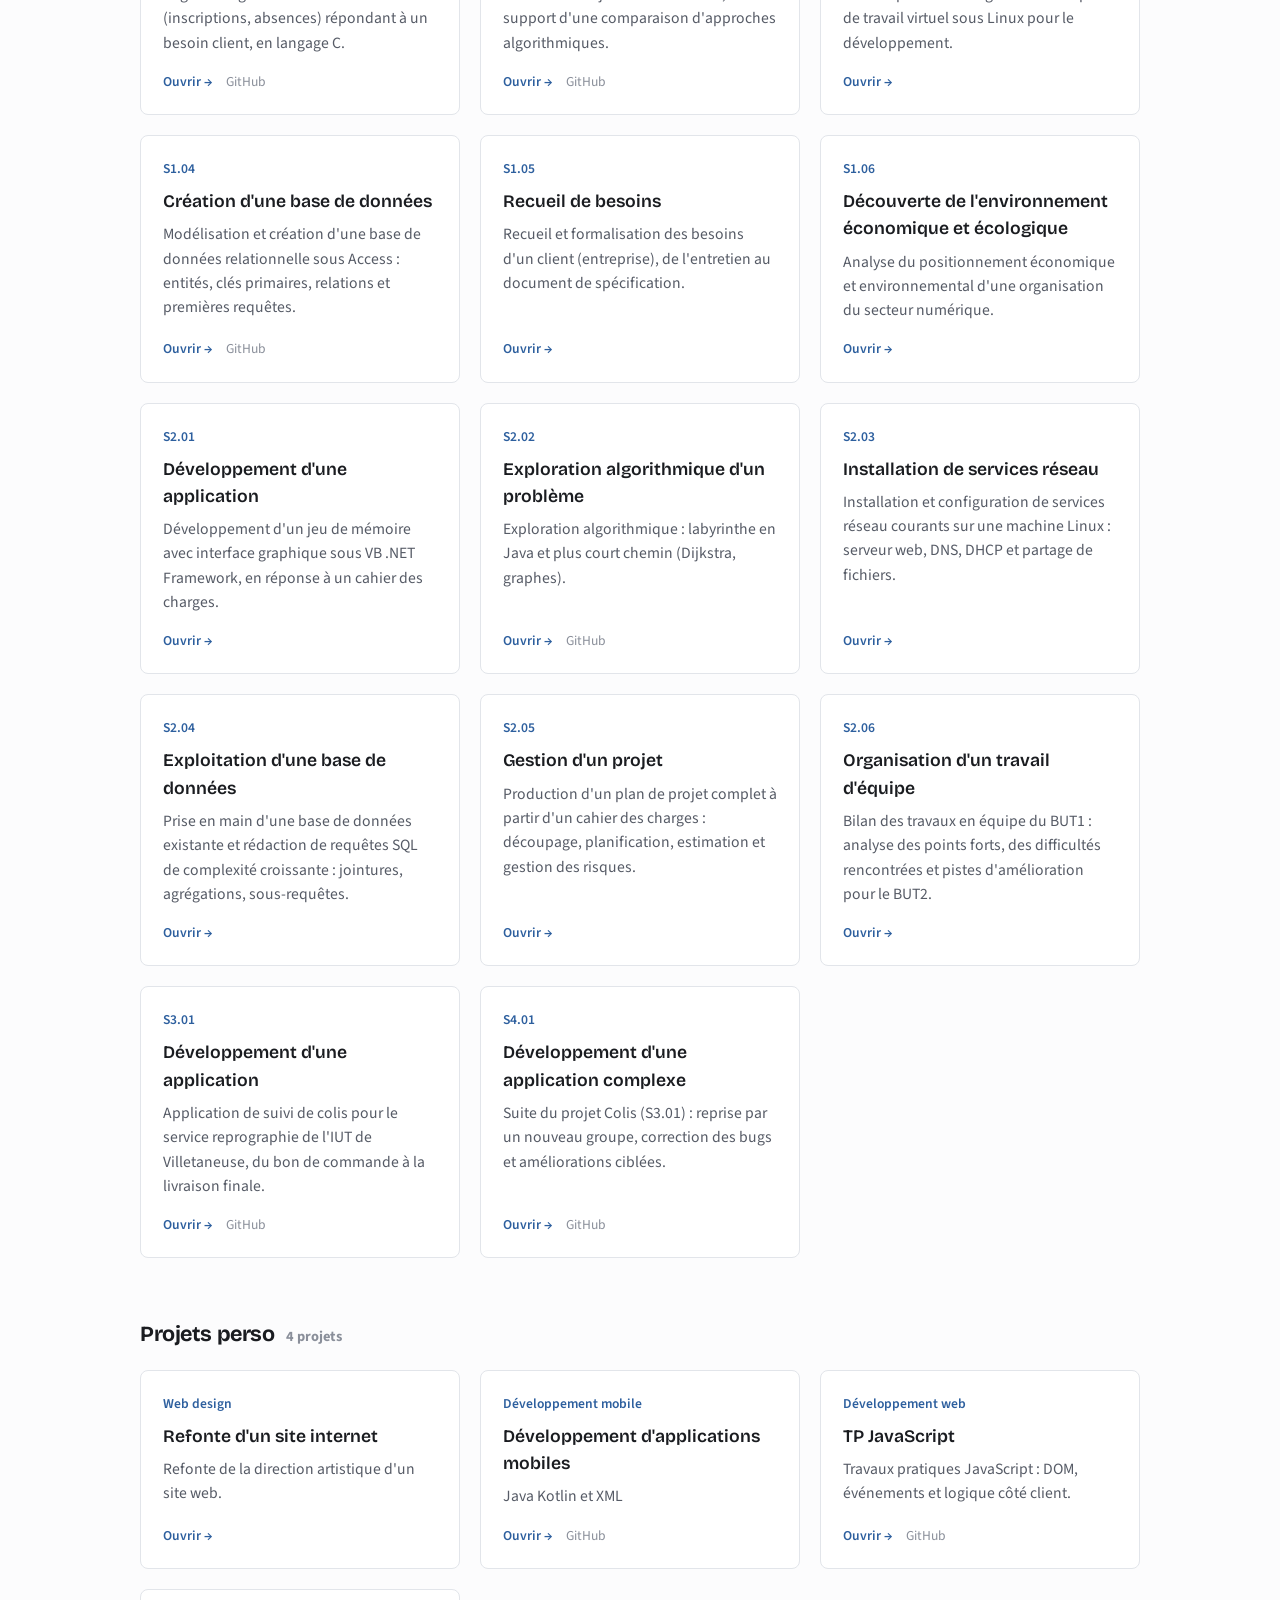
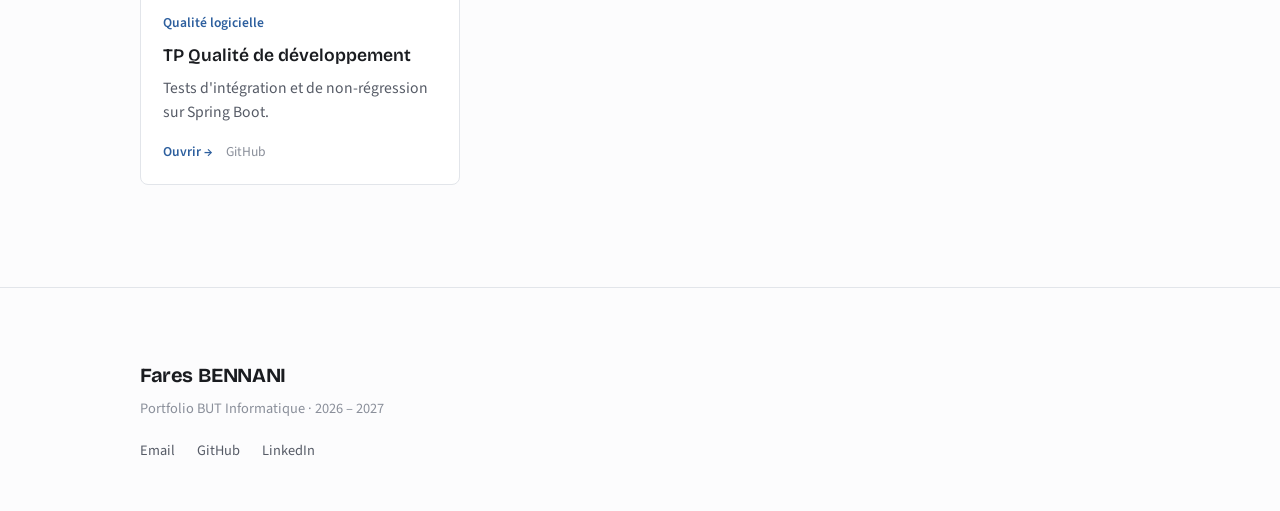
==== commit 41743ed8: "Mise à jour du portfolio pour le BUT 3 - Passage en BUT 3 (2026-2027) : en-tête, parcours et objecti" ====
--- a/index.html
+++ b/index.html
@@ -7,7 +7,7 @@
   <meta name="description" content="Portfolio de Fares BENNANI, étudiant en BUT Informatique : parcours, projets, compétences et SAÉ." />
   <link rel="preconnect" href="https://fonts.googleapis.com" />
   <link rel="preconnect" href="https://fonts.gstatic.com" crossorigin />
-  <link href="https://fonts.googleapis.com/css2?family=Hanken+Grotesk:wght@400;500;600;700&family=JetBrains+Mono:wght@400;500&display=swap" rel="stylesheet" />
+  <link href="https://fonts.googleapis.com/css2?family=Bricolage+Grotesque:opsz,wght@12..96,600;12..96,700&family=Source+Sans+3:wght@400;500;600;700&family=JetBrains+Mono:wght@400&display=swap" rel="stylesheet" />
   <link rel="stylesheet" href="css/style.css" />
 </head>
 <body data-page="home">
--- a/css/style.css
+++ b/css/style.css
@@ -1,9 +1,10 @@
 /* ============================================================
    Portfolio — Fares BENNANI
    Thème clair, professionnel, minimaliste. Nuances de gris +
-   un accent bleu sobre, rationné. Coins nets, interactions
-   discrètes (aucun néon). Typo Hanken Grotesk + JetBrains Mono.
-   Pas de filets : structure par bandes et contraste de surface.
+   un accent bleu sobre (celui du CV), rationné. Coins nets,
+   interactions discrètes. Typo Bricolage Grotesque (titres) +
+   Source Sans 3 (texte) ; JetBrains Mono réservé au code.
+   Cartes blanches à filet fin, structure par bandes.
    ============================================================ */
 
 :root {
@@ -19,10 +20,14 @@
   --meta:     #8a8f9a;
 
   /* Accent (rationné) */
-  --accent:       #2557a7;
-  --accent-deep:  #1d4380;
-  --accent-soft:  rgba(37, 87, 167, 0.10);
-  --accent-faint: rgba(37, 87, 167, 0.06);
+  --accent:       #2d5f9e;
+  --accent-deep:  #224a7c;
+  --accent-soft:  rgba(45, 95, 158, 0.10);
+  --accent-faint: rgba(45, 95, 158, 0.06);
+
+  /* Filets */
+  --line:   #e2e5ea;
+  --line-2: #c9ced6;
 
   /* Jauges */
   --track: #e1e4e9;
@@ -36,13 +41,13 @@
   --maxw:        1080px;
   --maxw-narrow: 680px;
   --gutter:      clamp(20px, 5vw, 40px);
-  --pad-top:     clamp(104px, 14vw, 176px);
-  --pad-bottom:  clamp(76px, 10vw, 140px);
-  --gap-payload: clamp(44px, 6vw, 76px);
+  --pad-top:     clamp(72px, 9vw, 120px);
+  --pad-bottom:  clamp(64px, 8vw, 104px);
+  --gap-payload: clamp(30px, 4vw, 48px);
 
   /* Type */
-  --font-display: 'Hanken Grotesk', -apple-system, BlinkMacSystemFont, 'Segoe UI', sans-serif;
-  --font-text:    'Hanken Grotesk', -apple-system, BlinkMacSystemFont, 'Segoe UI', sans-serif;
+  --font-display: 'Bricolage Grotesque', -apple-system, BlinkMacSystemFont, 'Segoe UI', sans-serif;
+  --font-text:    'Source Sans 3', -apple-system, BlinkMacSystemFont, 'Segoe UI', sans-serif;
   --font-mono:    'JetBrains Mono', ui-monospace, 'SF Mono', Menlo, monospace;
 
   --ease: cubic-bezier(0.4, 0, 0.2, 1);
@@ -68,10 +73,10 @@
 .section {
   padding: var(--pad-top) 0 var(--pad-bottom);
   background: var(--bg);
-  --surface: #f2f3f5;
-  --surface-2: #e8eaed;
-}
-.section--alt { background: var(--bg-2); --surface: #ffffff; --surface-2: #f4f5f7; }
+  --surface: #ffffff;
+  --surface-2: #f7f8fa;
+}
+.section--alt { background: var(--bg-2); --surface: #ffffff; --surface-2: #ffffff; }
 
 /* ---------- Reveal ---------- */
 .reveal { opacity: 0; transform: translateY(8px); transition: opacity .5s var(--ease), transform .5s var(--ease); }
@@ -85,9 +90,8 @@
 /* ============ NAV ============ */
 .nav {
   position: sticky; top: 0; z-index: 50;
-  background: rgba(252, 252, 253, 0.82);
-  backdrop-filter: saturate(160%) blur(16px);
-  -webkit-backdrop-filter: saturate(160%) blur(16px);
+  background: var(--bg);
+  border-bottom: 1px solid var(--line);
 }
 .nav__inner {
   max-width: var(--maxw); margin: 0 auto; padding: 0 var(--gutter);
@@ -105,17 +109,22 @@
 .nav__links a:hover { color: var(--ink); }
 .nav__links a.is-active { color: var(--ink); }
 .nav__links a.is-active::before { opacity: 1; }
+.nav__right { display: flex; align-items: center; gap: 22px; }
+.nav__cv { font-size: .82rem; font-weight: 600; color: #fff; background: var(--accent); padding: 7px 14px; border-radius: var(--r-sm); transition: background .18s var(--ease); white-space: nowrap; }
+.nav__cv:hover { background: var(--accent-deep); }
 .nav__toggle { display: none; flex-direction: column; gap: 5px; background: none; border: none; cursor: pointer; padding: 6px; }
 .nav__toggle span { width: 22px; height: 1.5px; background: var(--ink); transition: transform .25s var(--ease), opacity .25s var(--ease); }
 .nav__toggle.is-open span:nth-child(1) { transform: translateY(3.25px) rotate(45deg); }
 .nav__toggle.is-open span:nth-child(2) { transform: translateY(-3.25px) rotate(-45deg); }
 
 /* ============ HERO ============ */
-.hero { padding: clamp(124px, 17vw, 210px) 0 clamp(84px, 11vw, 148px); }
+.hero { padding: clamp(80px, 11vw, 140px) 0 clamp(64px, 8vw, 104px); border-bottom: 1px solid var(--line); }
 .hero__eyebrow { font-family: var(--font-mono); font-size: .8rem; letter-spacing: .02em; color: var(--accent); margin-bottom: 22px; }
-.hero__title { font-family: var(--font-display); font-weight: 700; font-size: clamp(3rem, 8vw, 5.8rem); line-height: 1; letter-spacing: -0.035em; }
+.hero__title { font-family: var(--font-display); font-weight: 700; font-size: clamp(2.8rem, 7.4vw, 5.2rem); line-height: 1; letter-spacing: -0.03em; }
 .hero__accroche { font-family: var(--font-display); font-weight: 600; font-size: clamp(1.35rem, 3.4vw, 2.05rem); line-height: 1.15; letter-spacing: -0.02em; color: var(--accent); margin-top: 16px; }
 .hero__lede { max-width: 56ch; margin-top: 22px; font-size: 1.175rem; line-height: 1.6; color: var(--ink-soft); }
+.hero__inline-link { color: var(--accent); font-weight: 600; text-decoration: none; border-bottom: 1.5px solid transparent; transition: border-color .15s; }
+.hero__inline-link:hover { border-bottom-color: var(--accent); }
 .hero__actions { display: flex; gap: 12px; align-items: center; flex-wrap: wrap; margin-top: 36px; }
 
 /* ============ BOUTONS (discrets, coins nets) ============ */
@@ -127,7 +136,7 @@
 
 /* ============ EN-TÊTE DE SECTION ============ */
 .section__head { margin-bottom: var(--gap-payload); }
-.section__title { font-family: var(--font-display); font-weight: 700; font-size: clamp(1.9rem, 4.4vw, 3rem); line-height: 1.08; letter-spacing: -0.03em; }
+.section__title { font-family: var(--font-display); font-weight: 700; font-size: clamp(1.8rem, 4vw, 2.6rem); line-height: 1.1; letter-spacing: -0.025em; }
 .section__intro { max-width: 620px; margin-top: 14px; font-size: 1.15rem; line-height: 1.6; color: var(--ink-soft); }
 
 /* Prose */
@@ -137,74 +146,78 @@
 
 /* ============ GRILLES & CARTES ============ */
 .grid { display: grid; grid-template-columns: repeat(auto-fit, minmax(260px, 1fr)); gap: clamp(14px, 2vw, 20px); }
-.card { background: var(--surface); border-radius: var(--r-lg); padding: clamp(24px, 2.8vw, 34px); }
+.card { background: var(--surface); border: 1px solid var(--line); border-radius: var(--r-lg); padding: clamp(24px, 2.8vw, 34px); }
 .card__title { font-family: var(--font-display); font-size: 1.2rem; font-weight: 600; margin-bottom: 10px; }
 .card p { color: var(--ink-soft); font-size: 1.05rem; line-height: 1.6; }
 
 /* Projet — axes */
 .features { display: grid; grid-template-columns: repeat(auto-fit, minmax(220px, 1fr)); gap: clamp(14px, 2vw, 20px); }
-.feature { background: var(--surface); border-radius: var(--r-lg); padding: clamp(22px, 2.4vw, 30px); }
+.feature { background: var(--surface); border: 1px solid var(--line); border-radius: var(--r-lg); padding: clamp(22px, 2.4vw, 30px); }
 .feature__title { font-family: var(--font-display); font-size: 1.18rem; font-weight: 600; margin-bottom: 8px; }
 .feature p { color: var(--ink-soft); font-size: .98rem; line-height: 1.55; }
 
 /* ============ TIMELINE ============ */
 .timeline { display: flex; flex-direction: column; gap: clamp(34px, 5vw, 52px); }
 .timeline__item { display: grid; grid-template-columns: minmax(110px, auto) 1fr; gap: clamp(16px, 3vw, 36px); align-items: start; }
-.timeline__year { justify-self: start; font-family: var(--font-mono); font-size: .78rem; color: var(--ink-soft); background: var(--surface); padding: 5px 10px; border-radius: var(--r-sm); white-space: nowrap; }
-.timeline__year--now { background: var(--accent); color: #fff; }
+.timeline__year { justify-self: start; font-size: .95rem; font-weight: 600; font-variant-numeric: tabular-nums; color: var(--ink-soft); padding: 2px 0; white-space: nowrap; }
+.timeline__year--now { color: var(--accent); }
 .timeline__body h3 { display: flex; align-items: center; gap: 9px; font-family: var(--font-display); font-weight: 600; font-size: 1.22rem; margin-bottom: 5px; }
 .timeline__body h3::before { content: ""; flex: none; width: 6px; height: 6px; border-radius: 1px; background: var(--accent); }
 .timeline__body p { color: var(--ink-soft); max-width: 620px; line-height: 1.6; }
 
 /* ============ ÉVOLUTION ============ */
 .evolution { display: grid; grid-template-columns: 1fr auto 1fr; gap: 20px; align-items: stretch; }
-.evolution__col { background: var(--surface); border-radius: var(--r-lg); padding: clamp(24px, 2.8vw, 34px); }
-.evolution__tag { display: inline-block; font-family: var(--font-mono); font-size: .78rem; color: var(--ink-soft); background: var(--surface-2); padding: 4px 10px; border-radius: var(--r-sm); margin-bottom: 14px; }
+.evolution__col { background: var(--surface); border: 1px solid var(--line); border-radius: var(--r-lg); padding: clamp(24px, 2.8vw, 34px); }
+.evolution__tag { display: inline-block; font-size: .85rem; font-weight: 600; color: var(--ink-soft); background: var(--surface-2); padding: 4px 10px; border-radius: var(--r-sm); margin-bottom: 14px; }
 .evolution__tag--now { background: var(--accent); color: #fff; }
 .evolution__col p { color: var(--ink-soft); line-height: 1.6; }
 .evolution__arrow { align-self: center; font-size: 1.4rem; color: var(--meta); }
 
 /* ============ COMPÉTENCES ============ */
 .skills { display: grid; grid-template-columns: repeat(2, 1fr); gap: clamp(12px, 1.6vw, 18px); }
-.skill { display: flex; flex-direction: column; gap: 12px; text-align: left; background: var(--surface); border: none; border-radius: var(--r-lg); padding: 20px 22px; color: inherit; cursor: pointer; transition: background .18s var(--ease); }
-.skill:hover { background: var(--surface-2); }
+.skill { display: flex; flex-direction: column; gap: 12px; text-align: left; background: var(--surface); border: 1px solid var(--line); border-radius: var(--r-lg); padding: 20px 22px; color: inherit; cursor: pointer; transition: border-color .18s var(--ease); }
+.skill:hover { border-color: var(--line-2); }
 .skill__head { display: flex; align-items: baseline; justify-content: space-between; gap: 12px; }
 .skill__name { font-family: var(--font-display); font-size: 1.15rem; font-weight: 600; }
-.skill__level { font-family: var(--font-mono); font-size: .72rem; letter-spacing: .02em; text-transform: uppercase; color: var(--meta); }
+.skill__level { font-size: .85rem; font-weight: 500; color: var(--meta); }
 .skill__level--master { color: var(--accent); }
 .skill__track { position: relative; height: 5px; border-radius: 999px; background: var(--track); }
 .skill__fill { position: absolute; inset: 0 auto 0 0; width: var(--now); border-radius: 999px; background: var(--accent); transform-origin: left; transform: scaleX(0); transition: transform .7s var(--ease); }
 .reveal.is-visible .skill__fill, .skill.is-visible .skill__fill { transform: scaleX(1); }
 .skill__before { position: absolute; top: 50%; left: var(--before); width: 9px; height: 9px; border-radius: 50%; background: var(--bg); box-shadow: 0 0 0 2px var(--meta) inset; transform: translate(-50%, -50%); }
-.skill__scale { display: flex; justify-content: space-between; gap: 8px; font-family: var(--font-mono); font-size: .74rem; color: var(--meta); }
+.skill__scale { display: flex; justify-content: space-between; gap: 8px; font-size: .85rem; font-variant-numeric: tabular-nums; color: var(--meta); }
 .skill__pt--now { color: var(--accent); }
-.skill__pt--new { color: var(--accent); text-transform: uppercase; letter-spacing: .03em; }
+.skill__pt--new { color: var(--accent); font-weight: 600; }
 .skill__cue { font-size: .8rem; font-weight: 600; color: var(--accent); opacity: 0; transition: opacity .18s var(--ease); }
 .skill:hover .skill__cue { opacity: 1; }
 
 /* Savoir-être */
 .softskills { display: flex; flex-wrap: wrap; align-items: center; gap: 9px; margin-top: 32px; }
-.softskills__label { font-family: var(--font-mono); font-size: .74rem; text-transform: uppercase; color: var(--meta); margin-right: 6px; }
-.chip { display: inline-block; font-size: .875rem; font-weight: 500; color: var(--ink); background: var(--surface); border-radius: var(--r-sm); padding: 7px 12px; transition: background .18s var(--ease), color .18s var(--ease); }
+.softskills__label { font-size: .95rem; font-weight: 600; color: var(--ink); margin-right: 6px; }
+.chip { display: inline-block; font-size: .9rem; font-weight: 500; color: var(--ink); background: var(--surface); border: 1px solid var(--line); border-radius: var(--r-sm); padding: 6px 12px; transition: background .18s var(--ease), color .18s var(--ease); }
 a.chip:hover { background: var(--accent-soft); color: var(--accent); }
+.softskill-btn { border: none; cursor: pointer; font-family: inherit; -webkit-appearance: none; appearance: none; }
+button.chip:hover { background: var(--accent-soft); color: var(--accent); }
+.softskill-btn.is-active { background: var(--accent); border-color: var(--accent); color: #fff; }
+.softskill-detail { margin-top: 18px; background: var(--surface); border: 1px solid var(--line); border-radius: var(--r-md); padding: 16px 20px; }
 
 /* ============ SAÉ ============ */
 .sae-group + .sae-group { margin-top: clamp(34px, 5vw, 60px); }
 .sae-group__title { display: flex; align-items: baseline; gap: 12px; margin-bottom: 18px; }
 .sae-group__name { font-family: var(--font-display); font-size: 1.35rem; font-weight: 700; letter-spacing: -0.02em; }
-.sae-group__range { font-family: var(--font-mono); font-size: .78rem; color: var(--meta); }
-.sae-card { display: flex; flex-direction: column; background: var(--surface); border-radius: var(--r-lg); padding: 22px; transition: background .18s var(--ease); }
-.sae-card:hover { background: var(--surface-2); }
-.sae-card__id { font-family: var(--font-mono); font-size: .78rem; color: var(--accent); }
+.sae-group__range { font-size: .9rem; color: var(--meta); }
+.sae-card { display: flex; flex-direction: column; background: var(--surface); border: 1px solid var(--line); border-radius: var(--r-lg); padding: 22px; transition: border-color .18s var(--ease); }
+.sae-card:hover { border-color: var(--line-2); }
+.sae-card__id { font-size: .85rem; font-weight: 600; color: var(--accent); }
 .sae-card__title { font-family: var(--font-display); font-size: 1.1rem; font-weight: 600; margin: 9px 0 7px; }
 .sae-card__desc { color: var(--ink-soft); font-size: .98rem; line-height: 1.55; flex: 1; }
 .sae-card__more { margin-top: 16px; display: flex; gap: 14px; font-size: .85rem; font-weight: 600; color: var(--accent); }
-.sae-card__more .mono { font-family: var(--font-mono); font-weight: 400; color: var(--meta); }
+.sae-card__more .mono { font-weight: 400; color: var(--meta); }
 
 /* ============ PAGES DÉTAIL ============ */
-.detail__hero { padding: clamp(48px, 7vw, 88px) 0 clamp(34px, 5vw, 52px); background: var(--bg-2); --surface: #ffffff; }
+.detail__hero { padding: clamp(48px, 7vw, 88px) 0 clamp(34px, 5vw, 52px); background: var(--bg-2); border-bottom: 1px solid var(--line); --surface: #ffffff; }
 .detail__back { display: inline-block; font-size: .875rem; font-weight: 600; color: var(--accent); margin-bottom: 24px; }
-.detail__meta { font-family: var(--font-mono); font-size: .78rem; color: var(--meta); }
+.detail__meta { font-size: .9rem; color: var(--meta); }
 .detail__meta .is-master { color: var(--accent); }
 .detail__title { font-family: var(--font-display); font-weight: 700; font-size: clamp(2.1rem, 5vw, 3.4rem); line-height: 1.05; letter-spacing: -0.035em; margin-top: 10px; }
 .detail__tagline { font-size: 1.18rem; color: var(--ink-soft); margin-top: 12px; max-width: 640px; }
@@ -216,12 +229,12 @@
 .points { margin: 0; padding-left: 20px; color: var(--ink-soft); }
 .points li { font-size: 1.05rem; line-height: 1.6; margin-bottom: 7px; }
 .projet__img { width: 100%; border-radius: var(--r-md); margin: 8px 0 24px; display: block; }
-.projet__img-placeholder { width: 100%; min-height: 220px; background: var(--surface-2); border-radius: var(--r-md); display: flex; align-items: center; justify-content: center; color: var(--meta); font-family: var(--mono); font-size: 0.85rem; margin: 8px 0 24px; }
+.projet__img-placeholder { width: 100%; min-height: 220px; background: var(--bg-2); border: 1px dashed var(--line-2); border-radius: var(--r-md); display: flex; align-items: center; justify-content: center; color: var(--meta); font-size: 0.95rem; margin: 8px 0 24px; }
 .chip--solid { background: var(--accent); color: #fff; }
 .chip--mono { font-family: var(--font-mono); font-size: .8rem; }
 
 /* Preuve (callout sans titre) */
-.proofnote { position: relative; background: var(--accent-faint); border-radius: var(--r-md); padding: 15px 17px 15px 32px; margin-bottom: 8px; color: var(--ink); font-size: 1.05rem; line-height: 1.6; }
+.proofnote { position: relative; background: var(--surface); border: 1px solid var(--line); border-radius: var(--r-md); padding: 15px 17px 15px 32px; margin-bottom: 8px; color: var(--ink); font-size: 1.05rem; line-height: 1.6; }
 .proofnote::before { content: ""; position: absolute; left: 15px; top: 22px; width: 6px; height: 6px; border-radius: 1px; background: var(--accent); }
 
 /* Extrait de code (clair) */
@@ -230,16 +243,16 @@
 
 /* Réfs projets (page compétence) */
 .reflist { display: grid; gap: 12px; }
-.refcard { background: var(--surface); border-radius: var(--r-md); padding: 20px 22px; }
+.refcard { background: var(--surface); border: 1px solid var(--line); border-radius: var(--r-md); padding: 20px 22px; }
 .refcard__title { font-family: var(--font-display); font-size: 1.1rem; font-weight: 600; }
 .refcard__desc { color: var(--ink-soft); margin-top: 5px; line-height: 1.55; }
 .refcard__actions { display: flex; flex-wrap: wrap; gap: 18px; margin-top: 13px; font-size: .875rem; font-weight: 600; }
 .refcard__actions a { color: var(--accent); }
 
 /* ============ FOOTER ============ */
-.footer { padding: clamp(56px, 7vw, 88px) 0 56px; background: var(--bg); }
+.footer { padding: clamp(48px, 6vw, 72px) 0 48px; background: var(--bg); border-top: 1px solid var(--line); }
 .footer__name { font-family: var(--font-display); font-weight: 700; font-size: 1.25rem; letter-spacing: -0.02em; }
-.footer__meta { font-family: var(--font-mono); color: var(--meta); font-size: .78rem; margin: 7px 0 20px; }
+.footer__meta { color: var(--meta); font-size: .9rem; margin: 7px 0 20px; }
 .footer__links { display: flex; flex-wrap: wrap; gap: 22px; }
 .footer__links a { font-size: .9rem; color: var(--ink-soft); transition: color .18s var(--ease); }
 .footer__links a:hover { color: var(--accent); }
@@ -248,7 +261,7 @@
 @media (max-width: 760px) {
   .nav__links {
     position: fixed; inset: 62px 0 auto 0; flex-direction: column; gap: 0;
-    background: rgba(252, 252, 253, 0.98); backdrop-filter: blur(16px); -webkit-backdrop-filter: blur(16px);
+    background: var(--bg); border-bottom: 1px solid var(--line);
     padding: 8px 0; transform: translateY(-130%); transition: transform .3s var(--ease);
   }
   .nav__links.is-open { transform: translateY(0); }
@@ -260,3 +273,73 @@
   .evolution__arrow { transform: rotate(90deg); justify-self: center; }
   .timeline__item { grid-template-columns: 1fr; gap: 12px; }
 }
+
+/* ============ HÉRO (présentation) ============ */
+.hero__grid { display: grid; grid-template-columns: 1fr auto; gap: clamp(28px, 5vw, 72px); align-items: center; }
+.hero__status { display: inline-flex; align-items: center; gap: 9px; font-size: 1rem; font-weight: 500; color: var(--ink-soft); margin-bottom: 18px; }
+.hero__status::before { content: ""; width: 8px; height: 8px; border-radius: 50%; background: #2f9e5b; }
+.hero__contacts { display: flex; flex-wrap: wrap; gap: 20px; margin-top: 26px; font-size: .9rem; }
+.hero__contacts a { color: var(--ink-soft); transition: color .18s var(--ease); }
+.hero__contacts a:hover { color: var(--accent); }
+.hero__avatar { position: relative; width: clamp(150px, 20vw, 230px); aspect-ratio: 1; border-radius: var(--r-lg); overflow: hidden; background: var(--surface-2); flex-shrink: 0; }
+.hero__avatar-fb { position: absolute; inset: 0; display: flex; align-items: center; justify-content: center; font-family: var(--font-display); font-weight: 700; font-size: clamp(2.4rem, 5vw, 3.6rem); color: var(--meta); letter-spacing: -0.03em; }
+.hero__avatar img { position: relative; width: 100%; height: 100%; object-fit: cover; display: block; }
+
+/* ============ COMPÉTENCES (les 6) ============ */
+.comps { display: grid; grid-template-columns: repeat(auto-fit, minmax(290px, 1fr)); gap: clamp(14px, 2vw, 20px); }
+.comp { display: flex; flex-direction: column; background: var(--surface); border: 1px solid var(--line); border-radius: var(--r-lg); padding: clamp(22px, 2.4vw, 28px); transition: border-color .18s var(--ease); }
+.comp:hover { border-color: var(--line-2); }
+.comp__top { display: flex; align-items: center; justify-content: space-between; gap: 12px; }
+.comp__name { font-family: var(--font-display); font-size: 1.35rem; font-weight: 700; letter-spacing: -0.02em; }
+.comp__full { font-size: .98rem; font-weight: 600; color: var(--ink); margin-top: 10px; line-height: 1.4; }
+.comp__short { font-size: .92rem; color: var(--ink-soft); margin-top: 8px; line-height: 1.55; flex-grow: 1; }
+.comp__level { font-size: .9rem; font-weight: 500; color: var(--meta); margin-top: 16px; }
+.comp__level b { color: var(--accent); font-weight: 500; }
+.comp__cue { font-size: .85rem; font-weight: 600; color: var(--accent); margin-top: 12px; }
+
+/* pastilles de niveau (sur 4) */
+.dots { display: inline-flex; gap: 4px; }
+.dot { width: 7px; height: 7px; border-radius: 50%; background: var(--track); }
+.dot--on { background: var(--accent); box-shadow: none; }
+
+/* page détail compétence */
+.comp-level { display: flex; align-items: center; gap: 14px; margin-top: 22px; font-size: .95rem; color: var(--ink-soft); }
+.comp-level b { color: var(--accent); font-weight: 500; }
+.reflect { display: grid; gap: 14px; margin-top: 6px; }
+.reflect__q { background: var(--surface); border: 1px solid var(--line); border-radius: var(--r-md); padding: 20px 22px; }
+.reflect__q h3 { font-family: var(--font-display); font-size: 1.05rem; font-weight: 600; margin-bottom: 7px; }
+
+/* projet pro — compléments */
+.projetplus { display: grid; grid-template-columns: 1fr 1fr; gap: clamp(16px, 2.5vw, 28px); margin-top: clamp(22px, 3vw, 34px); }
+.projetplus__col { background: var(--surface); border: 1px solid var(--line); border-radius: var(--r-lg); padding: clamp(20px, 2.4vw, 28px); }
+.projetplus__title { font-family: var(--font-display); font-size: 1.1rem; font-weight: 600; margin-bottom: 12px; }
+
+/* SAÉ détail — tâches, difficultés, niveaux avant/après */
+.taches { display: grid; grid-template-columns: 1fr 1fr; gap: clamp(16px, 2.5vw, 28px); }
+.taches__t { font-size: .95rem; font-weight: 600; color: var(--accent); margin-bottom: 10px; }
+.diff { background: var(--surface); border: 1px solid var(--line); border-radius: var(--r-md); padding: 18px 20px; margin-bottom: 12px; }
+.diff .prose { font-size: 1rem; }
+.diff .prose + .prose { margin-top: 8px; }
+.diff .prose b { color: var(--ink); }
+.niveaux { display: grid; gap: 8px; margin-top: 16px; }
+.niveau { display: flex; align-items: center; justify-content: space-between; gap: 14px; background: var(--surface); border: 1px solid var(--line); border-radius: var(--r-sm); padding: 11px 16px; }
+.niveau__c { font-weight: 600; color: var(--accent); }
+.niveau__ba { font-size: .92rem; color: var(--meta); }
+.niveau__ba b { color: var(--ink); font-weight: 500; }
+.reflist--one { margin: 18px 0; }
+
+/* texte justifié pour les paragraphes longs (les textes courts des cartes restent alignés à gauche) */
+.prose, .hero__lede, .card p, .feature p {
+  text-align: justify; -webkit-hyphens: auto; hyphens: auto;
+}
+.prose a { color: var(--accent); font-weight: 500; }
+.prose a:hover { color: var(--accent-deep, var(--accent)); text-decoration: underline; }
+.objectifs__sub { font-family: var(--font-display); font-size: 1.2rem; font-weight: 600; margin: 28px 0 12px; letter-spacing: -0.01em; }
+
+@media (max-width: 760px) {
+  .hero__grid { grid-template-columns: 1fr; }
+  .hero__avatar { order: -1; width: clamp(120px, 38vw, 170px); }
+  .comps { grid-template-columns: 1fr; }
+  .projetplus { grid-template-columns: 1fr; }
+  .taches { grid-template-columns: 1fr; }
+}
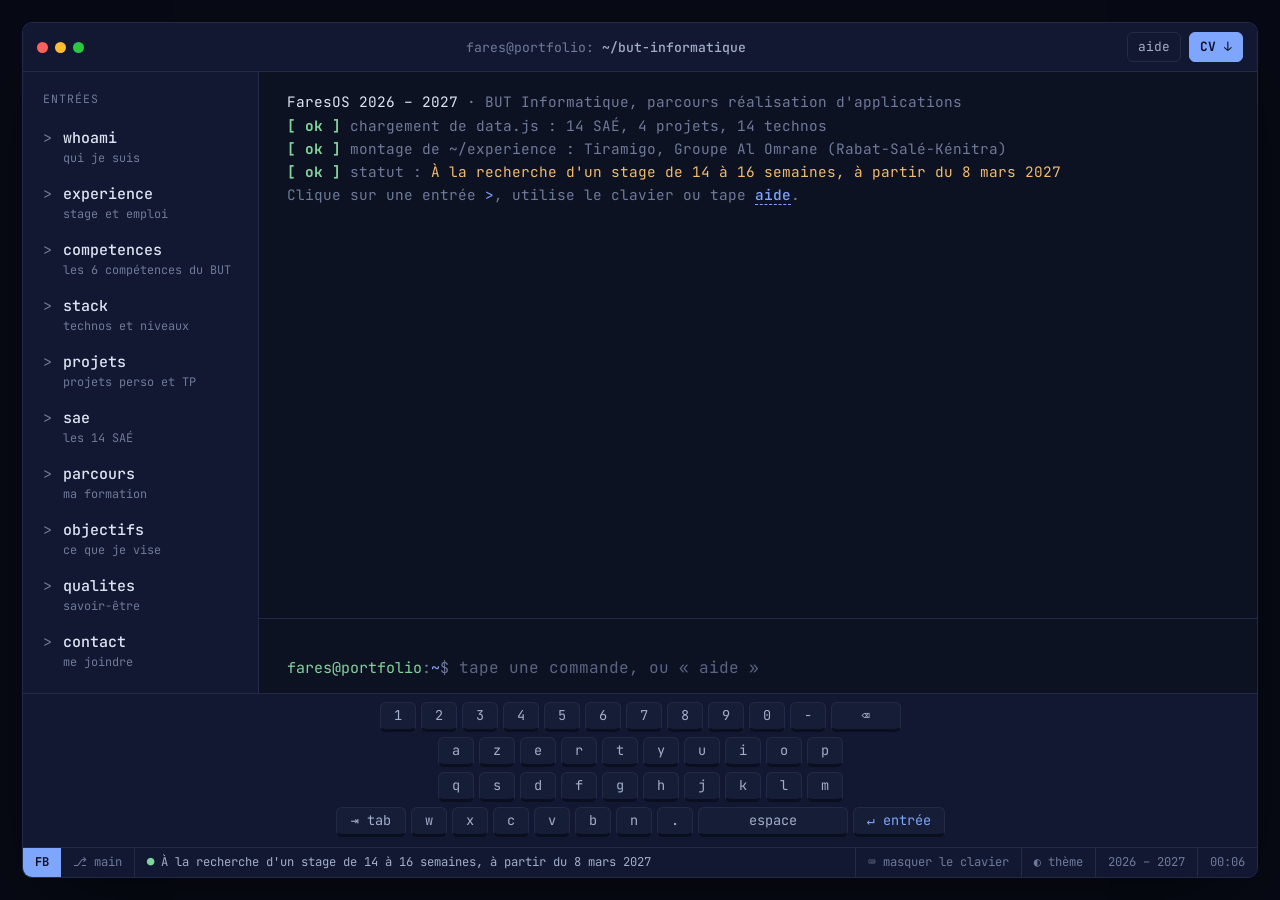
==== commit 368fdf82: "Refonte du portfolio en terminal interactif - Le site devient un terminal : chaque partie du portfol" ====
--- a/index.html
+++ b/index.html
@@ -2,18 +2,20 @@
 <html lang="fr">
 <head>
   <meta charset="UTF-8" />
-  <meta name="viewport" content="width=device-width, initial-scale=1.0" />
-  <title>Fares BENNANI </title>
-  <meta name="description" content="Portfolio de Fares BENNANI, étudiant en BUT Informatique : parcours, projets, compétences et SAÉ." />
+  <meta name="viewport" content="width=device-width, initial-scale=1.0, viewport-fit=cover" />
+  <title>Fares BENNANI</title>
+  <meta name="description" content="Portfolio de Fares BENNANI, étudiant en BUT Informatique : un terminal interactif pour parcourir mes compétences, projets, SAÉ et expériences." />
+  <meta name="theme-color" content="#0d1222" />
   <link rel="preconnect" href="https://fonts.googleapis.com" />
   <link rel="preconnect" href="https://fonts.gstatic.com" crossorigin />
-  <link href="https://fonts.googleapis.com/css2?family=Bricolage+Grotesque:opsz,wght@12..96,600;12..96,700&family=Source+Sans+3:wght@400;500;600;700&family=JetBrains+Mono:wght@400&display=swap" rel="stylesheet" />
+  <link href="https://fonts.googleapis.com/css2?family=JetBrains+Mono:wght@400;500;700;800&display=swap" rel="stylesheet" />
   <link rel="stylesheet" href="css/style.css" />
 </head>
 <body data-page="home">
-  <header class="nav" id="navRoot"></header>
-  <main id="main"></main>
-  <footer class="footer" id="footerRoot"></footer>
+  <noscript>
+    <p>Ce portfolio est un terminal interactif : activez JavaScript pour l'afficher.</p>
+    <p><a href="assets/CV-Fares-BENNANI.pdf">Télécharger le CV</a> · <a href="mailto:fares.bennani29@gmail.com">fares.bennani29@gmail.com</a></p>
+  </noscript>
   <script src="js/data.js"></script>
   <script src="js/app.js"></script>
 </body>
--- a/css/style.css
+++ b/css/style.css
@@ -1,345 +1,460 @@
 /* ============================================================
-   Portfolio — Fares BENNANI
-   Thème clair, professionnel, minimaliste. Nuances de gris +
-   un accent bleu sobre (celui du CV), rationné. Coins nets,
-   interactions discrètes. Typo Bricolage Grotesque (titres) +
-   Source Sans 3 (texte) ; JetBrains Mono réservé au code.
-   Cartes blanches à filet fin, structure par bandes.
+   Portfolio — Fares BENNANI · version terminal
+   Le site est un terminal : on lance des commandes (en les
+   tapant, en cliquant sur les entrées « > » ou sur le clavier
+   fictif) et chaque commande affiche une partie du portfolio.
+   Thèmes : nuit (défaut), ambre (écran phosphore), papier (clair).
+   Une seule police : JetBrains Mono.
    ============================================================ */
 
+/* Disposition : une fenêtre de terminal plein écran
+   (barre de titre / entrées + écran / clavier / barre d'état). */
 :root {
-  /* Surfaces */
-  --bg:        #fcfcfd;
-  --bg-2:      #f2f3f5;   /* bande grise */
-  --surface:   #f2f3f5;   /* cartes sur bande blanche */
-  --surface-2: #e8eaed;   /* survol */
-
-  /* Encre */
-  --ink:      #1a1c20;
-  --ink-soft: #565b66;
-  --meta:     #8a8f9a;
-
-  /* Accent (rationné) */
-  --accent:       #2d5f9e;
-  --accent-deep:  #224a7c;
-  --accent-soft:  rgba(45, 95, 158, 0.10);
-  --accent-faint: rgba(45, 95, 158, 0.06);
-
-  /* Filets */
-  --line:   #e2e5ea;
-  --line-2: #c9ced6;
-
-  /* Jauges */
-  --track: #e1e4e9;
-
-  /* Rayons — nets */
-  --r-sm: 4px;
-  --r-md: 6px;
-  --r-lg: 8px;
-
-  /* Rythme */
-  --maxw:        1080px;
-  --maxw-narrow: 680px;
-  --gutter:      clamp(20px, 5vw, 40px);
-  --pad-top:     clamp(72px, 9vw, 120px);
-  --pad-bottom:  clamp(64px, 8vw, 104px);
-  --gap-payload: clamp(30px, 4vw, 48px);
-
-  /* Type */
-  --font-display: 'Bricolage Grotesque', -apple-system, BlinkMacSystemFont, 'Segoe UI', sans-serif;
-  --font-text:    'Source Sans 3', -apple-system, BlinkMacSystemFont, 'Segoe UI', sans-serif;
-  --font-mono:    'JetBrains Mono', ui-monospace, 'SF Mono', Menlo, monospace;
-
-  --ease: cubic-bezier(0.4, 0, 0.2, 1);
+  /* Thème « nuit » */
+  --bg:        #070a14;   /* fond derrière la fenêtre */
+  --win:       #0d1222;   /* écran du terminal */
+  --win-2:     #121831;   /* panneaux (entrées, barre de titre) */
+  --line:      #222a47;
+  --ink:       #dde4f3;
+  --ink-soft:  #a3aecb;
+  --meta:      #6f7a9a;
+  --accent:    #7ea6ff;   /* invite, liens, commandes */
+  --accent-2:  #f3bb6a;   /* titres, touches pressées */
+  --ok:        #7fd49a;
+  --err:       #ff7f8a;
+  --sel:       rgba(126, 166, 255, 0.22);
+  --key:       #161d36;
+  --key-edge:  #0a0f1f;
+  --glow:      0 0 0 transparent;
+  --scan:      0;
+
+  --font: 'JetBrains Mono', ui-monospace, 'SF Mono', Menlo, Consolas, monospace;
+  --fs: 15px;
+  --r: 10px;
+  --ease: cubic-bezier(0.2, 0.7, 0.2, 1);
+  color-scheme: dark;
+}
+body[data-theme-term="ambre"] {
+  --bg:       #0b0702;
+  --win:      #140d04;
+  --win-2:    #1b1206;
+  --line:     #3a2810;
+  --ink:      #ffd394;
+  --ink-soft: #e0ae68;
+  --meta:     #9c7742;
+  --accent:   #ffb648;
+  --accent-2: #fff0c9;
+  --ok:       #ffd394;
+  --err:      #ff8f5a;
+  --sel:      rgba(255, 182, 72, 0.25);
+  --key:      #22170a;
+  --key-edge: #0d0803;
+  --glow:     0 0 6px rgba(255, 170, 60, 0.45);
+  --scan:     1;
+}
+body[data-theme-term="papier"] {
+  --bg:       #dfe4ee;
+  --win:      #f7f8fb;
+  --win-2:    #eceff6;
+  --line:     #cfd5e2;
+  --ink:      #1b2235;
+  --ink-soft: #46506a;
+  --meta:     #737d96;
+  --accent:   #2d5f9e;
+  --accent-2: #a1520c;
+  --ok:       #1f7a45;
+  --err:      #b3261e;
+  --sel:      rgba(45, 95, 158, 0.16);
+  --key:      #ffffff;
+  --key-edge: #c3cad9;
+  color-scheme: light;
 }
 
 * { margin: 0; padding: 0; box-sizing: border-box; }
-html { scroll-behavior: smooth; }
+html, body { height: 100%; }
 body {
-  font-family: var(--font-text);
+  font-family: var(--font);
+  font-size: var(--fs);
+  line-height: 1.6;
   color: var(--ink);
   background: var(--bg);
-  line-height: 1.55;
   -webkit-font-smoothing: antialiased;
-  text-rendering: optimizeLegibility;
-}
-a { color: inherit; text-decoration: none; }
-::selection { background: var(--accent-soft); }
-:focus-visible { outline: 2px solid var(--accent); outline-offset: 3px; border-radius: var(--r-sm); }
-
-/* ---------- Layout ---------- */
-.container { width: 100%; max-width: var(--maxw); margin: 0 auto; padding: 0 var(--gutter); }
-.container--narrow { max-width: var(--maxw-narrow); }
-.section {
-  padding: var(--pad-top) 0 var(--pad-bottom);
-  background: var(--bg);
-  --surface: #ffffff;
-  --surface-2: #f7f8fa;
-}
-.section--alt { background: var(--bg-2); --surface: #ffffff; --surface-2: #ffffff; }
-
-/* ---------- Reveal ---------- */
-.reveal { opacity: 0; transform: translateY(8px); transition: opacity .5s var(--ease), transform .5s var(--ease); }
-.reveal.is-visible { opacity: 1; transform: none; }
+  overflow: hidden;
+}
+a { color: var(--accent); text-decoration: none; }
+a:hover { text-decoration: underline; text-underline-offset: 3px; }
+button { font: inherit; color: inherit; background: none; border: none; cursor: pointer; }
+::selection { background: var(--sel); }
+:focus-visible { outline: 2px solid var(--accent); outline-offset: 2px; border-radius: 3px; }
+
+/* ============ FENÊTRE ============ */
+.app {
+  height: 100%;
+  padding: clamp(10px, 2vw, 22px);
+  display: flex;
+}
+.term {
+  position: relative;
+  flex: 1;
+  min-width: 0;
+  display: grid;
+  grid-template-columns: minmax(0, 1fr);
+  grid-template-rows: auto minmax(0, 1fr) auto auto;
+  background: var(--win);
+  border: 1px solid var(--line);
+  border-radius: var(--r);
+  overflow: hidden;
+  box-shadow: 0 30px 80px -30px rgba(0, 0, 0, 0.7);
+  max-width: 1440px;
+  margin: 0 auto;
+}
+/* lignes de balayage (thème ambre) */
+.term::after {
+  content: ""; position: absolute; inset: 0; pointer-events: none; z-index: 5;
+  opacity: calc(var(--scan) * 0.55);
+  background: repeating-linear-gradient(to bottom, rgba(0, 0, 0, 0.22) 0 1px, transparent 1px 3px);
+}
+
+/* Barre de titre */
+.bar-title {
+  display: flex; align-items: center; gap: 14px;
+  padding: 9px 14px;
+  background: var(--win-2);
+  border-bottom: 1px solid var(--line);
+  font-size: .82rem; color: var(--meta);
+}
+.dots { display: flex; gap: 7px; flex: none; }
+.dots i { width: 11px; height: 11px; border-radius: 50%; background: var(--line); }
+.dots i:nth-child(1) { background: #ff6159; }
+.dots i:nth-child(2) { background: #ffbd2e; }
+.dots i:nth-child(3) { background: #28c941; }
+.bar-title__path { flex: 1; min-width: 0; text-align: center; white-space: nowrap; overflow: hidden; text-overflow: ellipsis; }
+.bar-title__path b { color: var(--ink-soft); font-weight: 500; }
+.bar-title__actions { display: flex; gap: 8px; flex: none; }
+.tbtn {
+  display: inline-flex; align-items: center; gap: 6px;
+  padding: 4px 10px; border: 1px solid var(--line); border-radius: 6px;
+  color: var(--ink-soft); font-size: .8rem; white-space: nowrap;
+  transition: border-color .15s, color .15s;
+}
+.tbtn:hover { border-color: var(--accent); color: var(--accent); text-decoration: none; }
+.tbtn--solid { background: var(--accent); border-color: var(--accent); color: var(--win); font-weight: 700; }
+.tbtn--solid:hover { color: var(--win); filter: brightness(1.08); }
+
+/* Corps : entrées + écran */
+.body { display: grid; grid-template-columns: 236px minmax(0, 1fr); min-height: 0; }
+
+/* ============ ENTRÉES « > » ============ */
+.entries {
+  border-right: 1px solid var(--line);
+  background: var(--win-2);
+  padding: 14px 10px;
+  overflow-y: auto;
+  display: flex; flex-direction: column; gap: 2px;
+}
+.entries__label { font-size: .72rem; letter-spacing: .08em; text-transform: uppercase; color: var(--meta); padding: 4px 10px 8px; }
+.entry {
+  display: grid; grid-template-columns: 14px 1fr; column-gap: 6px;
+  text-align: left; padding: 7px 10px; border-radius: 6px;
+  transition: background .15s;
+}
+.entry__chev { color: var(--meta); transition: color .15s, transform .2s var(--ease); }
+.entry__name { color: var(--ink); font-weight: 500; }
+.entry__desc { grid-column: 2; font-size: .74rem; color: var(--meta); line-height: 1.35; }
+.entry:hover { background: var(--sel); }
+.entry:hover .entry__chev { color: var(--accent); transform: translateX(2px); }
+.entry.is-active { background: var(--sel); }
+.entry.is-active .entry__chev, .entry.is-active .entry__name { color: var(--accent); }
+.entries__tips { margin-top: auto; padding: 14px 10px 4px; font-size: .72rem; color: var(--meta); line-height: 1.7; }
+.entries__tips kbd { font-family: var(--font); color: var(--ink-soft); border: 1px solid var(--line); border-bottom-width: 2px; border-radius: 4px; padding: 0 5px; }
+
+/* ============ ÉCRAN ============ */
+.screen { display: flex; flex-direction: column; min-width: 0; min-height: 0; }
+.scroll {
+  position: relative;
+  flex: 1; min-height: 0; overflow-y: auto; overflow-x: hidden; overscroll-behavior: contain;
+  padding: 18px max(16px, env(safe-area-inset-right, 0px)) 24px max(16px, 2.2vw);
+  text-shadow: var(--glow);
+  scroll-behavior: smooth;
+}
+.out { padding-bottom: 22px; animation: rise .35s var(--ease) both; }
+.out + .out { border-top: 1px dashed var(--line); padding-top: 16px; }
+@keyframes rise { from { opacity: .001; transform: translateY(6px); } to { opacity: 1; transform: none; } }
+
+.ps1 { color: var(--ok); }
+.ps1 .p-path { color: var(--accent); }
+.ps1 .p-sign { color: var(--meta); }
+.echo { color: var(--ink); margin-bottom: 10px; word-break: break-word; }
+.echo .cmd { color: var(--ink); font-weight: 700; }
+
+/* typo des sorties */
+.h { color: var(--accent-2); font-weight: 700; margin: 18px 0 8px; text-wrap: balance; }
+.h::before { content: "## "; color: var(--meta); font-weight: 400; }
+.h3 { color: var(--ink); font-weight: 700; margin: 16px 0 6px; }
+.h3::before { content: "### "; color: var(--meta); font-weight: 400; }
+.out > .h:first-of-type, .out > .echo + .h { margin-top: 4px; }
+.p { max-width: 76ch; color: var(--ink-soft); }
+.p + .p { margin-top: 10px; }
+.p b, .p strong { color: var(--ink); }
+.p a { font-weight: 500; }
+.muted { color: var(--meta); }
+.acc { color: var(--accent); }
+.acc2 { color: var(--accent-2); }
+.ok { color: var(--ok); }
+.err { color: var(--err); }
+.ink { color: var(--ink); }
+.small { font-size: .85rem; }
+.gap { height: 10px; }
+
+/* commande cliquable dans le texte */
+.run {
+  color: var(--accent); font-weight: 500; text-align: left;
+  border-bottom: 1px dashed currentColor; line-height: 1.35;
+}
+.run:hover { color: var(--accent-2); }
+.chips { display: flex; flex-wrap: wrap; gap: 8px; margin-top: 12px; }
+.chip {
+  display: inline-flex; align-items: center; gap: 6px;
+  padding: 5px 11px; border: 1px solid var(--line); border-radius: 6px;
+  color: var(--ink-soft); font-size: .85rem; transition: border-color .15s, color .15s, background .15s;
+}
+.chip::before { content: "$"; color: var(--meta); }
+.chip--link::before { content: "↗"; }
+.chip--dl::before { content: "↓"; }
+.chip:hover { border-color: var(--accent); color: var(--accent); text-decoration: none; }
+.chip--main { background: var(--accent); border-color: var(--accent); color: var(--win); font-weight: 700; }
+.chip--main::before { color: inherit; opacity: .7; }
+.chip--main:hover { color: var(--win); filter: brightness(1.08); }
+
+/* bannière whoami */
+.banner { margin: 2px 0 14px; }
+.banner__name {
+  font-weight: 800; font-size: clamp(2.1rem, 6vw, 4.4rem); line-height: 1; letter-spacing: -0.04em;
+  color: var(--ink); text-wrap: balance;
+}
+.banner__name span { color: var(--accent); }
+.banner__rule { color: var(--line); white-space: nowrap; overflow: hidden; margin-top: 10px; }
+.cursor-blink { display: inline-block; width: .55em; height: .9em; background: var(--accent); margin-left: .12em; vertical-align: -0.05em; animation: blink 1.1s steps(1) infinite; }
+@keyframes blink { 50% { opacity: 0; } }
+
+/* whoami : texte + photo */
+.who { display: grid; grid-template-columns: minmax(0, 1fr) auto; gap: clamp(16px, 3vw, 36px); align-items: start; max-width: 110ch; }
+.who__main { min-width: 0; }
+.avatar { position: relative; width: clamp(150px, 15vw, 210px); border: 1px solid var(--line); border-radius: 8px; overflow: hidden; background: var(--win-2); }
+.avatar__img, .avatar__px { display: block; width: 100%; aspect-ratio: 1; object-fit: cover; max-width: 100%; }
+.avatar__px { position: absolute; left: 0; right: 0; bottom: 0; height: auto; image-rendering: pixelated; transition: opacity .35s; }
+.avatar__img { opacity: 0; transition: opacity .35s; }
+.avatar.is-sharp .avatar__img { opacity: 1; }
+.avatar.is-sharp .avatar__px { opacity: 0; }
+body[data-theme-term="ambre"] .avatar__img, body[data-theme-term="ambre"] .avatar__px { filter: grayscale(1) sepia(1) saturate(2.2) hue-rotate(-12deg) brightness(.95); }
+
+/* clé / valeur */
+.kv { display: grid; grid-template-columns: max-content minmax(0, 1fr); column-gap: 18px; row-gap: 4px; max-width: 90ch; }
+.kv dt { color: var(--meta); }
+.kv dd { color: var(--ink); min-width: 0; overflow-wrap: anywhere; }
+
+/* listes façon `ls -l` */
+.rows { display: grid; gap: 2px; max-width: 110ch; }
+.row {
+  display: grid; grid-template-columns: var(--c1, 9ch) minmax(0, 1fr) auto; column-gap: 16px; align-items: baseline;
+  text-align: left; padding: 6px 10px; margin: 0 -10px; border-radius: 6px; transition: background .12s;
+}
+.row:hover { background: var(--sel); }
+.row:hover .row__t { color: var(--accent); }
+.row__id { color: var(--accent-2); white-space: nowrap; }
+.row__t { color: var(--ink); min-width: 0; }
+.row__d { display: block; color: var(--meta); font-size: .85rem; line-height: 1.45; margin-top: 2px; }
+.row__x { color: var(--meta); font-size: .8rem; white-space: nowrap; }
+.group { color: var(--meta); margin: 16px 0 6px; }
+.group b { color: var(--ink-soft); font-weight: 500; }
+
+/* jauges ASCII */
+.bars { display: grid; gap: 2px; max-width: 100ch; }
+.brow {
+  display: grid; grid-template-columns: 24ch auto minmax(0, 1fr); column-gap: 14px; align-items: center;
+  text-align: left; padding: 5px 10px; margin: 0 -10px; border-radius: 6px; transition: background .12s;
+}
+.brow:hover { background: var(--sel); }
+.brow:hover .brow__n { color: var(--accent); }
+.brow__n { color: var(--ink); white-space: nowrap; overflow: hidden; text-overflow: ellipsis; }
+.gauge { white-space: nowrap; letter-spacing: -0.02em; font-size: .95em; }
+.g-prev { color: var(--accent); opacity: .55; }
+.g-new { color: var(--accent); }
+.g-empty { color: var(--line); }
+.brow__v { color: var(--meta); font-size: .85rem; white-space: nowrap; font-variant-numeric: tabular-nums; }
+.brow__v b { color: var(--ink); font-weight: 500; }
+.brow__v .lvl-master { color: var(--accent-2); }
+.legend { margin-top: 12px; font-size: .8rem; color: var(--meta); display: flex; flex-wrap: wrap; gap: 6px 18px; }
+
+/* pastilles de niveau (sur 4) */
+.dots4 { letter-spacing: .1em; color: var(--accent); white-space: nowrap; }
+.dots4 .off { color: var(--line); }
+
+/* git log (expériences) */
+.log { display: grid; gap: 16px; max-width: 86ch; }
+.commit { display: grid; grid-template-columns: 1.4ch minmax(0, 1fr); column-gap: 12px; }
+.commit__graph { color: var(--accent-2); position: relative; }
+.commit__graph::after { content: ""; position: absolute; left: .45ch; top: 1.5em; bottom: -18px; border-left: 1px solid var(--line); }
+.commit:last-child .commit__graph::after { display: none; }
+.commit__head { color: var(--accent-2); }
+.commit__head .ref { color: var(--ok); }
+.commit__title { color: var(--ink); font-weight: 700; }
+.commit__date { color: var(--meta); font-size: .85rem; }
+.commit__msg { color: var(--ink-soft); margin-top: 4px; }
+
+/* parcours */
+.timeline { display: grid; gap: 12px; max-width: 86ch; }
+.tl { display: grid; grid-template-columns: 13ch 2ch minmax(0, 1fr); column-gap: 10px; }
+.tl__y { color: var(--meta); font-variant-numeric: tabular-nums; }
+.tl__m { color: var(--meta); }
+.tl.is-now .tl__y, .tl.is-now .tl__m { color: var(--ok); }
+.tl__t { color: var(--ink); font-weight: 500; }
+.tl__d { display: block; color: var(--meta); font-size: .85rem; }
+
+/* tâches / difficultés */
+.cols { display: grid; grid-template-columns: repeat(2, minmax(0, 1fr)); gap: 18px; max-width: 100ch; }
+.todo { list-style: none; display: grid; gap: 4px; }
+.todo li { display: grid; grid-template-columns: 4ch minmax(0, 1fr); color: var(--ink-soft); }
+.todo li::before { content: "[x]"; color: var(--ok); }
+.diff { display: grid; gap: 4px; max-width: 86ch; padding: 10px 14px; border: 1px solid var(--line); border-radius: 8px; margin-bottom: 8px; }
+.diff p { display: grid; grid-template-columns: 6ch minmax(0, 1fr); color: var(--ink-soft); }
+.diff .tag-err { color: var(--err); }
+.diff .tag-ok { color: var(--ok); }
+.lv { display: grid; grid-template-columns: max-content minmax(0, 1fr); column-gap: 18px; row-gap: 4px; }
+.lv b { font-weight: 500; color: var(--ink); }
+
+/* bloc de code */
+.code { margin-top: 8px; padding: 14px 16px; border: 1px solid var(--line); border-radius: 8px; background: var(--win-2); overflow-x: auto; font-size: .85rem; line-height: 1.6; color: var(--ink-soft); max-width: 86ch; }
+.code code { font-family: inherit; white-space: pre; }
+
+/* images */
+.shots { display: grid; grid-template-columns: repeat(auto-fit, minmax(240px, 1fr)); gap: 12px; max-width: 100ch; margin-top: 6px; }
+.shot { border: 1px solid var(--line); border-radius: 8px; overflow: hidden; background: var(--win-2); }
+.shot__bar { font-size: .75rem; color: var(--meta); padding: 5px 10px; border-bottom: 1px solid var(--line); }
+.shot img { display: block; width: 100%; height: auto; max-width: 100%; }
+
+/* démarrage */
+.boot { color: var(--meta); font-size: .9rem; }
+.boot div { animation: none; }
+.boot .ok { font-weight: 700; }
+.skip { margin-top: 8px; font-size: .8rem; color: var(--meta); }
+
+/* ============ INVITE (en bas de l'écran) ============ */
+.dock {
+  border-top: 1px solid var(--line);
+  padding: 10px max(16px, env(safe-area-inset-right, 0px)) 12px max(16px, 2.2vw);
+  background: var(--win);
+}
+.suggest { display: flex; flex-wrap: wrap; align-items: center; gap: 6px; margin-bottom: 8px; font-size: .8rem; color: var(--meta); min-height: 1.4em; }
+.suggest .chip { padding: 2px 9px; font-size: .8rem; }
+.prompt { display: flex; align-items: baseline; gap: 10px; }
+.prompt .ps1 { flex: none; white-space: nowrap; }
+.field { position: relative; flex: 1; min-width: 0; }
+.field input {
+  position: relative; z-index: 1; width: 100%;
+  font: inherit; font-size: 16px; color: var(--ink); caret-color: var(--accent);
+  background: transparent; border: none; outline: none; padding: 0;
+}
+.field input::placeholder { color: var(--meta); opacity: .8; }
+.ghost { position: absolute; inset: 0; font-size: 16px; white-space: pre; overflow: hidden; color: var(--meta); pointer-events: none; }
+.ghost .typed { color: transparent; }
+.ghost .rest { opacity: .7; }
+
+/* ============ CLAVIER FICTIF ============ */
+.kbd {
+  border-top: 1px solid var(--line);
+  background: var(--win-2);
+  padding: 8px max(12px, env(safe-area-inset-right, 0px)) 10px max(12px, env(safe-area-inset-left, 0px));
+  display: grid; gap: 5px; justify-content: center;
+}
+.kbd[hidden] { display: none !important; }
+.krow { display: flex; gap: 5px; justify-content: center; }
+.key {
+  min-width: 36px; height: 30px; padding: 0 8px;
+  display: inline-flex; align-items: center; justify-content: center;
+  background: var(--key); color: var(--ink-soft);
+  border: 1px solid var(--line); border-bottom: 3px solid var(--key-edge); border-radius: 6px;
+  font-size: .85rem; text-transform: lowercase;
+  transition: transform .08s, background .12s, color .12s, border-color .12s, box-shadow .12s;
+  user-select: none; -webkit-user-select: none; touch-action: manipulation;
+}
+.key:hover { color: var(--ink); border-color: var(--meta); }
+.key.is-down {
+  transform: translateY(2px); border-bottom-width: 1px;
+  background: var(--accent-2); color: var(--win); border-color: var(--accent-2);
+  box-shadow: 0 0 18px -2px var(--accent-2);
+}
+.key--wide { min-width: 70px; }
+.key--space { min-width: 150px; }
+.key--enter { min-width: 92px; color: var(--accent); }
+.key .ks { display: none; }
+
+/* ============ BARRE D'ÉTAT ============ */
+.status {
+  display: flex; align-items: center; gap: 0; flex-wrap: nowrap;
+  background: var(--win-2); border-top: 1px solid var(--line);
+  font-size: .76rem; color: var(--meta); overflow: hidden;
+  padding-left: env(safe-area-inset-left, 0px); padding-right: env(safe-area-inset-right, 0px);
+}
+.status > * { padding: 5px 12px; white-space: nowrap; border-right: 1px solid var(--line); }
+.status .mode { background: var(--accent); color: var(--win); font-weight: 700; border-right: none; }
+.status .dispo { flex: 1; min-width: 0; overflow: hidden; text-overflow: ellipsis; color: var(--ink-soft); }
+.status .dispo::before { content: "●"; color: var(--ok); margin-right: 7px; }
+.status button { color: var(--meta); }
+.status button:hover { color: var(--accent); }
+.status .clock { border-right: none; font-variant-numeric: tabular-nums; }
+
+/* ============ RESPONSIVE ============ */
+@media (max-width: 1100px) {
+  .body { grid-template-columns: 200px minmax(0, 1fr); }
+  .entry__desc { display: none; }
+  .key { min-width: 32px; }
+  .key--space { min-width: 110px; }
+}
+@media (max-width: 760px) {
+  :root { --fs: 14px; }
+  .app { padding: 0; }
+  .term { border-radius: 0; border: none; }
+  .bar-title { padding-left: max(12px, env(safe-area-inset-left, 0px)); padding-right: max(12px, env(safe-area-inset-right, 0px)); }
+  .bar-title__path { text-align: left; }
+  .dots { display: none; }
+  .body { grid-template-columns: minmax(0, 1fr); grid-template-rows: auto minmax(0, 1fr); }
+  .entries {
+    flex-direction: row; overflow-x: auto; overflow-y: hidden; gap: 6px;
+    border-right: none; border-bottom: 1px solid var(--line);
+    padding: 8px max(12px, env(safe-area-inset-left, 0px)); scrollbar-width: none;
+  }
+  .entries::-webkit-scrollbar { display: none; }
+  .entries__label, .entries__tips { display: none; }
+  .entry { flex: none; display: flex; gap: 4px; padding: 5px 10px; border: 1px solid var(--line); }
+  .scroll { padding-left: max(16px, env(safe-area-inset-left, 0px)); }
+  .dock { padding-left: max(16px, env(safe-area-inset-left, 0px)); }
+  .prompt .ps1 .p-host { display: none; }
+  .row { grid-template-columns: minmax(0, 1fr) auto; }
+  .row__id { grid-column: 1 / -1; font-size: .8rem; }
+  .brow { grid-template-columns: minmax(0, 1fr) auto; row-gap: 2px; }
+  .brow .gauge { grid-column: 1 / -1; grid-row: 2; }
+  .tl { grid-template-columns: 2ch minmax(0, 1fr); }
+  .tl__y { grid-column: 2; grid-row: 1; font-size: .8rem; }
+  .tl__m { grid-row: 1 / span 2; }
+  .tl__b { grid-column: 2; }
+  .cols { grid-template-columns: minmax(0, 1fr); }
+  .who { grid-template-columns: minmax(0, 1fr); }
+  .avatar { order: -1; width: 132px; }
+  .kv { grid-template-columns: minmax(0, 1fr); }
+  .kv dt { margin-top: 6px; }
+  .kbd { gap: 5px; padding-top: 8px; padding-bottom: 8px; }
+  .krow { gap: 4px; }
+  .key { min-width: 0; flex: 1; height: 38px; padding: 0 2px; font-size: .9rem; }
+  .key--wide, .key--enter { flex: 1.4; }
+  .key--space { flex: 2.6; min-width: 0; }
+  .key .kl, .status .kl { display: none; }
+  .key .ks { display: inline; }
+  .status .mode, .status .clock { display: none; }
+  .prompt .ps1 .p-colon { display: none; }
+  .brow__n { white-space: normal; }
+  .status .branch, .status .enc { display: none; }
+}
 @media (prefers-reduced-motion: reduce) {
-  html { scroll-behavior: auto; }
-  .reveal { opacity: 1; transform: none; transition: none; }
-  * { transition-duration: .001ms !important; animation-duration: .001ms !important; }
-}
-
-/* ============ NAV ============ */
-.nav {
-  position: sticky; top: 0; z-index: 50;
-  background: var(--bg);
-  border-bottom: 1px solid var(--line);
-}
-.nav__inner {
-  max-width: var(--maxw); margin: 0 auto; padding: 0 var(--gutter);
-  height: 62px; display: flex; align-items: center; justify-content: space-between;
-}
-.nav__brand { font-family: var(--font-display); font-weight: 600; font-size: 1.02rem; letter-spacing: -0.01em; }
-.nav__brand b { color: var(--accent); font-weight: 600; }
-.nav__links { display: flex; gap: 28px; }
-.nav__links a { position: relative; font-size: .9rem; color: var(--ink-soft); transition: color .2s var(--ease); }
-.nav__links a::before {
-  content: ""; position: absolute; left: -10px; top: 50%; width: 4px; height: 4px;
-  border-radius: 1px; background: var(--accent); transform: translateY(-50%);
-  opacity: 0; transition: opacity .18s var(--ease);
-}
-.nav__links a:hover { color: var(--ink); }
-.nav__links a.is-active { color: var(--ink); }
-.nav__links a.is-active::before { opacity: 1; }
-.nav__right { display: flex; align-items: center; gap: 22px; }
-.nav__cv { font-size: .82rem; font-weight: 600; color: #fff; background: var(--accent); padding: 7px 14px; border-radius: var(--r-sm); transition: background .18s var(--ease); white-space: nowrap; }
-.nav__cv:hover { background: var(--accent-deep); }
-.nav__toggle { display: none; flex-direction: column; gap: 5px; background: none; border: none; cursor: pointer; padding: 6px; }
-.nav__toggle span { width: 22px; height: 1.5px; background: var(--ink); transition: transform .25s var(--ease), opacity .25s var(--ease); }
-.nav__toggle.is-open span:nth-child(1) { transform: translateY(3.25px) rotate(45deg); }
-.nav__toggle.is-open span:nth-child(2) { transform: translateY(-3.25px) rotate(-45deg); }
-
-/* ============ HERO ============ */
-.hero { padding: clamp(80px, 11vw, 140px) 0 clamp(64px, 8vw, 104px); border-bottom: 1px solid var(--line); }
-.hero__eyebrow { font-family: var(--font-mono); font-size: .8rem; letter-spacing: .02em; color: var(--accent); margin-bottom: 22px; }
-.hero__title { font-family: var(--font-display); font-weight: 700; font-size: clamp(2.8rem, 7.4vw, 5.2rem); line-height: 1; letter-spacing: -0.03em; }
-.hero__accroche { font-family: var(--font-display); font-weight: 600; font-size: clamp(1.35rem, 3.4vw, 2.05rem); line-height: 1.15; letter-spacing: -0.02em; color: var(--accent); margin-top: 16px; }
-.hero__lede { max-width: 56ch; margin-top: 22px; font-size: 1.175rem; line-height: 1.6; color: var(--ink-soft); }
-.hero__inline-link { color: var(--accent); font-weight: 600; text-decoration: none; border-bottom: 1.5px solid transparent; transition: border-color .15s; }
-.hero__inline-link:hover { border-bottom-color: var(--accent); }
-.hero__actions { display: flex; gap: 12px; align-items: center; flex-wrap: wrap; margin-top: 36px; }
-
-/* ============ BOUTONS (discrets, coins nets) ============ */
-.btn { display: inline-flex; align-items: center; gap: 7px; padding: 11px 18px; border-radius: var(--r-sm); font-size: .925rem; font-weight: 600; transition: background .18s var(--ease), color .18s var(--ease); }
-.btn--primary { background: var(--accent); color: #fff; }
-.btn--primary:hover { background: var(--accent-deep); }
-.btn--ghost { color: var(--accent); padding: 11px 12px; }
-.btn--ghost:hover { background: var(--accent-soft); }
-
-/* ============ EN-TÊTE DE SECTION ============ */
-.section__head { margin-bottom: var(--gap-payload); }
-.section__title { font-family: var(--font-display); font-weight: 700; font-size: clamp(1.8rem, 4vw, 2.6rem); line-height: 1.1; letter-spacing: -0.025em; }
-.section__intro { max-width: 620px; margin-top: 14px; font-size: 1.15rem; line-height: 1.6; color: var(--ink-soft); }
-
-/* Prose */
-.prose { font-size: 1.15rem; line-height: 1.75; color: var(--ink-soft); }
-.prose strong { color: var(--ink); font-weight: 600; }
-.prose + .prose { margin-top: 16px; }
-
-/* ============ GRILLES & CARTES ============ */
-.grid { display: grid; grid-template-columns: repeat(auto-fit, minmax(260px, 1fr)); gap: clamp(14px, 2vw, 20px); }
-.card { background: var(--surface); border: 1px solid var(--line); border-radius: var(--r-lg); padding: clamp(24px, 2.8vw, 34px); }
-.card__title { font-family: var(--font-display); font-size: 1.2rem; font-weight: 600; margin-bottom: 10px; }
-.card p { color: var(--ink-soft); font-size: 1.05rem; line-height: 1.6; }
-
-/* Projet — axes */
-.features { display: grid; grid-template-columns: repeat(auto-fit, minmax(220px, 1fr)); gap: clamp(14px, 2vw, 20px); }
-.feature { background: var(--surface); border: 1px solid var(--line); border-radius: var(--r-lg); padding: clamp(22px, 2.4vw, 30px); }
-.feature__title { font-family: var(--font-display); font-size: 1.18rem; font-weight: 600; margin-bottom: 8px; }
-.feature p { color: var(--ink-soft); font-size: .98rem; line-height: 1.55; }
-
-/* ============ TIMELINE ============ */
-.timeline { display: flex; flex-direction: column; gap: clamp(34px, 5vw, 52px); }
-.timeline__item { display: grid; grid-template-columns: minmax(110px, auto) 1fr; gap: clamp(16px, 3vw, 36px); align-items: start; }
-.timeline__year { justify-self: start; font-size: .95rem; font-weight: 600; font-variant-numeric: tabular-nums; color: var(--ink-soft); padding: 2px 0; white-space: nowrap; }
-.timeline__year--now { color: var(--accent); }
-.timeline__body h3 { display: flex; align-items: center; gap: 9px; font-family: var(--font-display); font-weight: 600; font-size: 1.22rem; margin-bottom: 5px; }
-.timeline__body h3::before { content: ""; flex: none; width: 6px; height: 6px; border-radius: 1px; background: var(--accent); }
-.timeline__body p { color: var(--ink-soft); max-width: 620px; line-height: 1.6; }
-
-/* ============ ÉVOLUTION ============ */
-.evolution { display: grid; grid-template-columns: 1fr auto 1fr; gap: 20px; align-items: stretch; }
-.evolution__col { background: var(--surface); border: 1px solid var(--line); border-radius: var(--r-lg); padding: clamp(24px, 2.8vw, 34px); }
-.evolution__tag { display: inline-block; font-size: .85rem; font-weight: 600; color: var(--ink-soft); background: var(--surface-2); padding: 4px 10px; border-radius: var(--r-sm); margin-bottom: 14px; }
-.evolution__tag--now { background: var(--accent); color: #fff; }
-.evolution__col p { color: var(--ink-soft); line-height: 1.6; }
-.evolution__arrow { align-self: center; font-size: 1.4rem; color: var(--meta); }
-
-/* ============ COMPÉTENCES ============ */
-.skills { display: grid; grid-template-columns: repeat(2, 1fr); gap: clamp(12px, 1.6vw, 18px); }
-.skill { display: flex; flex-direction: column; gap: 12px; text-align: left; background: var(--surface); border: 1px solid var(--line); border-radius: var(--r-lg); padding: 20px 22px; color: inherit; cursor: pointer; transition: border-color .18s var(--ease); }
-.skill:hover { border-color: var(--line-2); }
-.skill__head { display: flex; align-items: baseline; justify-content: space-between; gap: 12px; }
-.skill__name { font-family: var(--font-display); font-size: 1.15rem; font-weight: 600; }
-.skill__level { font-size: .85rem; font-weight: 500; color: var(--meta); }
-.skill__level--master { color: var(--accent); }
-.skill__track { position: relative; height: 5px; border-radius: 999px; background: var(--track); }
-.skill__fill { position: absolute; inset: 0 auto 0 0; width: var(--now); border-radius: 999px; background: var(--accent); transform-origin: left; transform: scaleX(0); transition: transform .7s var(--ease); }
-.reveal.is-visible .skill__fill, .skill.is-visible .skill__fill { transform: scaleX(1); }
-.skill__before { position: absolute; top: 50%; left: var(--before); width: 9px; height: 9px; border-radius: 50%; background: var(--bg); box-shadow: 0 0 0 2px var(--meta) inset; transform: translate(-50%, -50%); }
-.skill__scale { display: flex; justify-content: space-between; gap: 8px; font-size: .85rem; font-variant-numeric: tabular-nums; color: var(--meta); }
-.skill__pt--now { color: var(--accent); }
-.skill__pt--new { color: var(--accent); font-weight: 600; }
-.skill__cue { font-size: .8rem; font-weight: 600; color: var(--accent); opacity: 0; transition: opacity .18s var(--ease); }
-.skill:hover .skill__cue { opacity: 1; }
-
-/* Savoir-être */
-.softskills { display: flex; flex-wrap: wrap; align-items: center; gap: 9px; margin-top: 32px; }
-.softskills__label { font-size: .95rem; font-weight: 600; color: var(--ink); margin-right: 6px; }
-.chip { display: inline-block; font-size: .9rem; font-weight: 500; color: var(--ink); background: var(--surface); border: 1px solid var(--line); border-radius: var(--r-sm); padding: 6px 12px; transition: background .18s var(--ease), color .18s var(--ease); }
-a.chip:hover { background: var(--accent-soft); color: var(--accent); }
-.softskill-btn { border: none; cursor: pointer; font-family: inherit; -webkit-appearance: none; appearance: none; }
-button.chip:hover { background: var(--accent-soft); color: var(--accent); }
-.softskill-btn.is-active { background: var(--accent); border-color: var(--accent); color: #fff; }
-.softskill-detail { margin-top: 18px; background: var(--surface); border: 1px solid var(--line); border-radius: var(--r-md); padding: 16px 20px; }
-
-/* ============ SAÉ ============ */
-.sae-group + .sae-group { margin-top: clamp(34px, 5vw, 60px); }
-.sae-group__title { display: flex; align-items: baseline; gap: 12px; margin-bottom: 18px; }
-.sae-group__name { font-family: var(--font-display); font-size: 1.35rem; font-weight: 700; letter-spacing: -0.02em; }
-.sae-group__range { font-size: .9rem; color: var(--meta); }
-.sae-card { display: flex; flex-direction: column; background: var(--surface); border: 1px solid var(--line); border-radius: var(--r-lg); padding: 22px; transition: border-color .18s var(--ease); }
-.sae-card:hover { border-color: var(--line-2); }
-.sae-card__id { font-size: .85rem; font-weight: 600; color: var(--accent); }
-.sae-card__title { font-family: var(--font-display); font-size: 1.1rem; font-weight: 600; margin: 9px 0 7px; }
-.sae-card__desc { color: var(--ink-soft); font-size: .98rem; line-height: 1.55; flex: 1; }
-.sae-card__more { margin-top: 16px; display: flex; gap: 14px; font-size: .85rem; font-weight: 600; color: var(--accent); }
-.sae-card__more .mono { font-weight: 400; color: var(--meta); }
-
-/* ============ PAGES DÉTAIL ============ */
-.detail__hero { padding: clamp(48px, 7vw, 88px) 0 clamp(34px, 5vw, 52px); background: var(--bg-2); border-bottom: 1px solid var(--line); --surface: #ffffff; }
-.detail__back { display: inline-block; font-size: .875rem; font-weight: 600; color: var(--accent); margin-bottom: 24px; }
-.detail__meta { font-size: .9rem; color: var(--meta); }
-.detail__meta .is-master { color: var(--accent); }
-.detail__title { font-family: var(--font-display); font-weight: 700; font-size: clamp(2.1rem, 5vw, 3.4rem); line-height: 1.05; letter-spacing: -0.035em; margin-top: 10px; }
-.detail__tagline { font-size: 1.18rem; color: var(--ink-soft); margin-top: 12px; max-width: 640px; }
-.detail__tags { display: flex; flex-wrap: wrap; gap: 9px; margin-top: 22px; }
-.detail__actions { display: flex; flex-wrap: wrap; gap: 12px; margin-top: 26px; }
-.detail h2 { font-family: var(--font-display); font-size: 1.4rem; font-weight: 700; letter-spacing: -0.02em; margin: 40px 0 12px; }
-.detail h2:first-child { margin-top: 0; }
-.detail .prose { color: var(--ink-soft); }
-.points { margin: 0; padding-left: 20px; color: var(--ink-soft); }
-.points li { font-size: 1.05rem; line-height: 1.6; margin-bottom: 7px; }
-.projet__img { width: 100%; border-radius: var(--r-md); margin: 8px 0 24px; display: block; }
-.projet__img-placeholder { width: 100%; min-height: 220px; background: var(--bg-2); border: 1px dashed var(--line-2); border-radius: var(--r-md); display: flex; align-items: center; justify-content: center; color: var(--meta); font-size: 0.95rem; margin: 8px 0 24px; }
-.chip--solid { background: var(--accent); color: #fff; }
-.chip--mono { font-family: var(--font-mono); font-size: .8rem; }
-
-/* Preuve (callout sans titre) */
-.proofnote { position: relative; background: var(--surface); border: 1px solid var(--line); border-radius: var(--r-md); padding: 15px 17px 15px 32px; margin-bottom: 8px; color: var(--ink); font-size: 1.05rem; line-height: 1.6; }
-.proofnote::before { content: ""; position: absolute; left: 15px; top: 22px; width: 6px; height: 6px; border-radius: 1px; background: var(--accent); }
-
-/* Extrait de code (clair) */
-.codeblock { margin: 0; background: var(--bg-2); color: #20242c; border-radius: var(--r-md); padding: 18px 20px; overflow-x: auto; font-family: var(--font-mono); font-size: .82rem; line-height: 1.65; }
-.codeblock code { font-family: inherit; white-space: pre; }
-
-/* Réfs projets (page compétence) */
-.reflist { display: grid; gap: 12px; }
-.refcard { background: var(--surface); border: 1px solid var(--line); border-radius: var(--r-md); padding: 20px 22px; }
-.refcard__title { font-family: var(--font-display); font-size: 1.1rem; font-weight: 600; }
-.refcard__desc { color: var(--ink-soft); margin-top: 5px; line-height: 1.55; }
-.refcard__actions { display: flex; flex-wrap: wrap; gap: 18px; margin-top: 13px; font-size: .875rem; font-weight: 600; }
-.refcard__actions a { color: var(--accent); }
-
-/* ============ FOOTER ============ */
-.footer { padding: clamp(48px, 6vw, 72px) 0 48px; background: var(--bg); border-top: 1px solid var(--line); }
-.footer__name { font-family: var(--font-display); font-weight: 700; font-size: 1.25rem; letter-spacing: -0.02em; }
-.footer__meta { color: var(--meta); font-size: .9rem; margin: 7px 0 20px; }
-.footer__links { display: flex; flex-wrap: wrap; gap: 22px; }
-.footer__links a { font-size: .9rem; color: var(--ink-soft); transition: color .18s var(--ease); }
-.footer__links a:hover { color: var(--accent); }
-
-/* ============ RESPONSIVE ============ */
-@media (max-width: 760px) {
-  .nav__links {
-    position: fixed; inset: 62px 0 auto 0; flex-direction: column; gap: 0;
-    background: var(--bg); border-bottom: 1px solid var(--line);
-    padding: 8px 0; transform: translateY(-130%); transition: transform .3s var(--ease);
-  }
-  .nav__links.is-open { transform: translateY(0); }
-  .nav__links a { padding: 14px var(--gutter); }
-  .nav__links a::before { display: none; }
-  .nav__toggle { display: flex; }
-  .skills { grid-template-columns: 1fr; }
-  .evolution { grid-template-columns: 1fr; }
-  .evolution__arrow { transform: rotate(90deg); justify-self: center; }
-  .timeline__item { grid-template-columns: 1fr; gap: 12px; }
-}
-
-/* ============ HÉRO (présentation) ============ */
-.hero__grid { display: grid; grid-template-columns: 1fr auto; gap: clamp(28px, 5vw, 72px); align-items: center; }
-.hero__status { display: inline-flex; align-items: center; gap: 9px; font-size: 1rem; font-weight: 500; color: var(--ink-soft); margin-bottom: 18px; }
-.hero__status::before { content: ""; width: 8px; height: 8px; border-radius: 50%; background: #2f9e5b; }
-.hero__contacts { display: flex; flex-wrap: wrap; gap: 20px; margin-top: 26px; font-size: .9rem; }
-.hero__contacts a { color: var(--ink-soft); transition: color .18s var(--ease); }
-.hero__contacts a:hover { color: var(--accent); }
-.hero__avatar { position: relative; width: clamp(150px, 20vw, 230px); aspect-ratio: 1; border-radius: var(--r-lg); overflow: hidden; background: var(--surface-2); flex-shrink: 0; }
-.hero__avatar-fb { position: absolute; inset: 0; display: flex; align-items: center; justify-content: center; font-family: var(--font-display); font-weight: 700; font-size: clamp(2.4rem, 5vw, 3.6rem); color: var(--meta); letter-spacing: -0.03em; }
-.hero__avatar img { position: relative; width: 100%; height: 100%; object-fit: cover; display: block; }
-
-/* ============ COMPÉTENCES (les 6) ============ */
-.comps { display: grid; grid-template-columns: repeat(auto-fit, minmax(290px, 1fr)); gap: clamp(14px, 2vw, 20px); }
-.comp { display: flex; flex-direction: column; background: var(--surface); border: 1px solid var(--line); border-radius: var(--r-lg); padding: clamp(22px, 2.4vw, 28px); transition: border-color .18s var(--ease); }
-.comp:hover { border-color: var(--line-2); }
-.comp__top { display: flex; align-items: center; justify-content: space-between; gap: 12px; }
-.comp__name { font-family: var(--font-display); font-size: 1.35rem; font-weight: 700; letter-spacing: -0.02em; }
-.comp__full { font-size: .98rem; font-weight: 600; color: var(--ink); margin-top: 10px; line-height: 1.4; }
-.comp__short { font-size: .92rem; color: var(--ink-soft); margin-top: 8px; line-height: 1.55; flex-grow: 1; }
-.comp__level { font-size: .9rem; font-weight: 500; color: var(--meta); margin-top: 16px; }
-.comp__level b { color: var(--accent); font-weight: 500; }
-.comp__cue { font-size: .85rem; font-weight: 600; color: var(--accent); margin-top: 12px; }
-
-/* pastilles de niveau (sur 4) */
-.dots { display: inline-flex; gap: 4px; }
-.dot { width: 7px; height: 7px; border-radius: 50%; background: var(--track); }
-.dot--on { background: var(--accent); box-shadow: none; }
-
-/* page détail compétence */
-.comp-level { display: flex; align-items: center; gap: 14px; margin-top: 22px; font-size: .95rem; color: var(--ink-soft); }
-.comp-level b { color: var(--accent); font-weight: 500; }
-.reflect { display: grid; gap: 14px; margin-top: 6px; }
-.reflect__q { background: var(--surface); border: 1px solid var(--line); border-radius: var(--r-md); padding: 20px 22px; }
-.reflect__q h3 { font-family: var(--font-display); font-size: 1.05rem; font-weight: 600; margin-bottom: 7px; }
-
-/* projet pro — compléments */
-.projetplus { display: grid; grid-template-columns: 1fr 1fr; gap: clamp(16px, 2.5vw, 28px); margin-top: clamp(22px, 3vw, 34px); }
-.projetplus__col { background: var(--surface); border: 1px solid var(--line); border-radius: var(--r-lg); padding: clamp(20px, 2.4vw, 28px); }
-.projetplus__title { font-family: var(--font-display); font-size: 1.1rem; font-weight: 600; margin-bottom: 12px; }
-
-/* SAÉ détail — tâches, difficultés, niveaux avant/après */
-.taches { display: grid; grid-template-columns: 1fr 1fr; gap: clamp(16px, 2.5vw, 28px); }
-.taches__t { font-size: .95rem; font-weight: 600; color: var(--accent); margin-bottom: 10px; }
-.diff { background: var(--surface); border: 1px solid var(--line); border-radius: var(--r-md); padding: 18px 20px; margin-bottom: 12px; }
-.diff .prose { font-size: 1rem; }
-.diff .prose + .prose { margin-top: 8px; }
-.diff .prose b { color: var(--ink); }
-.niveaux { display: grid; gap: 8px; margin-top: 16px; }
-.niveau { display: flex; align-items: center; justify-content: space-between; gap: 14px; background: var(--surface); border: 1px solid var(--line); border-radius: var(--r-sm); padding: 11px 16px; }
-.niveau__c { font-weight: 600; color: var(--accent); }
-.niveau__ba { font-size: .92rem; color: var(--meta); }
-.niveau__ba b { color: var(--ink); font-weight: 500; }
-.reflist--one { margin: 18px 0; }
-
-/* texte justifié pour les paragraphes longs (les textes courts des cartes restent alignés à gauche) */
-.prose, .hero__lede, .card p, .feature p {
-  text-align: justify; -webkit-hyphens: auto; hyphens: auto;
-}
-.prose a { color: var(--accent); font-weight: 500; }
-.prose a:hover { color: var(--accent-deep, var(--accent)); text-decoration: underline; }
-.objectifs__sub { font-family: var(--font-display); font-size: 1.2rem; font-weight: 600; margin: 28px 0 12px; letter-spacing: -0.01em; }
-
-@media (max-width: 760px) {
-  .hero__grid { grid-template-columns: 1fr; }
-  .hero__avatar { order: -1; width: clamp(120px, 38vw, 170px); }
-  .comps { grid-template-columns: 1fr; }
-  .projetplus { grid-template-columns: 1fr; }
-  .taches { grid-template-columns: 1fr; }
-}
+  * { animation: none !important; transition: none !important; scroll-behavior: auto !important; }
+}
